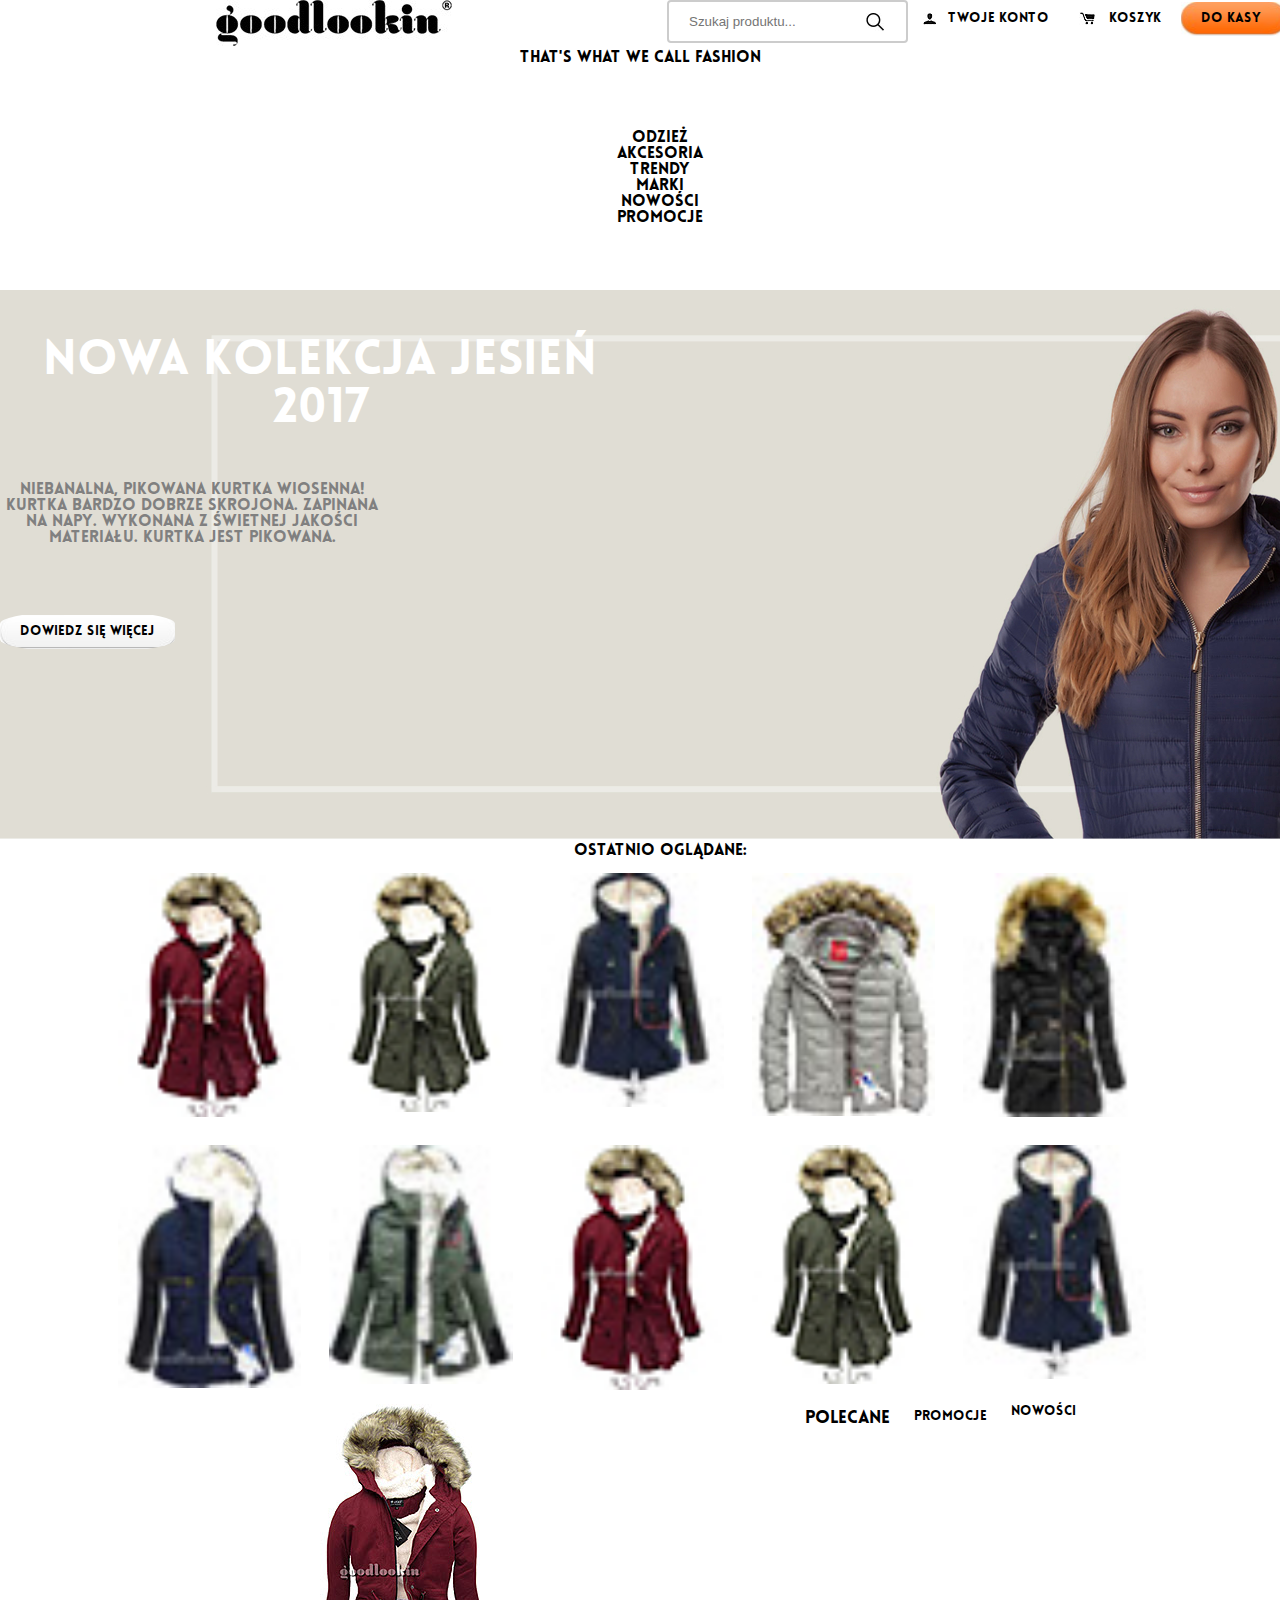
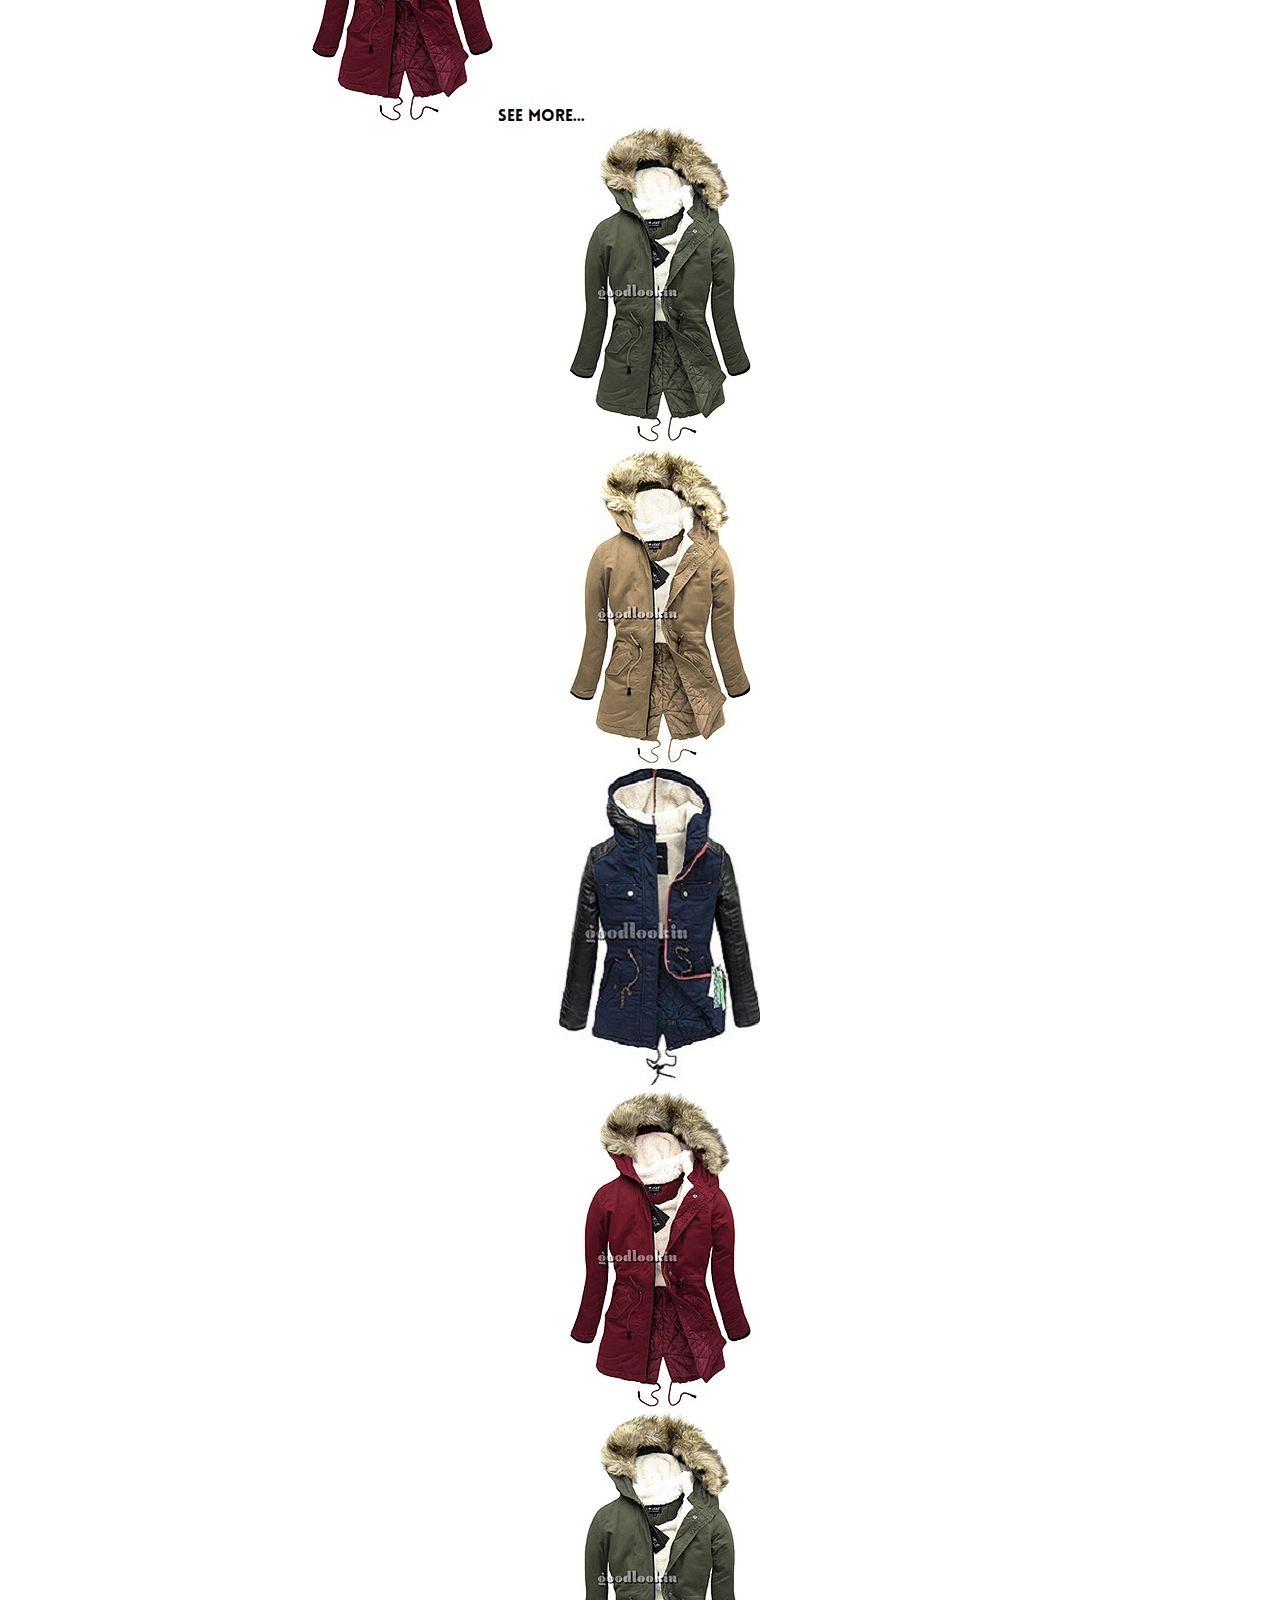
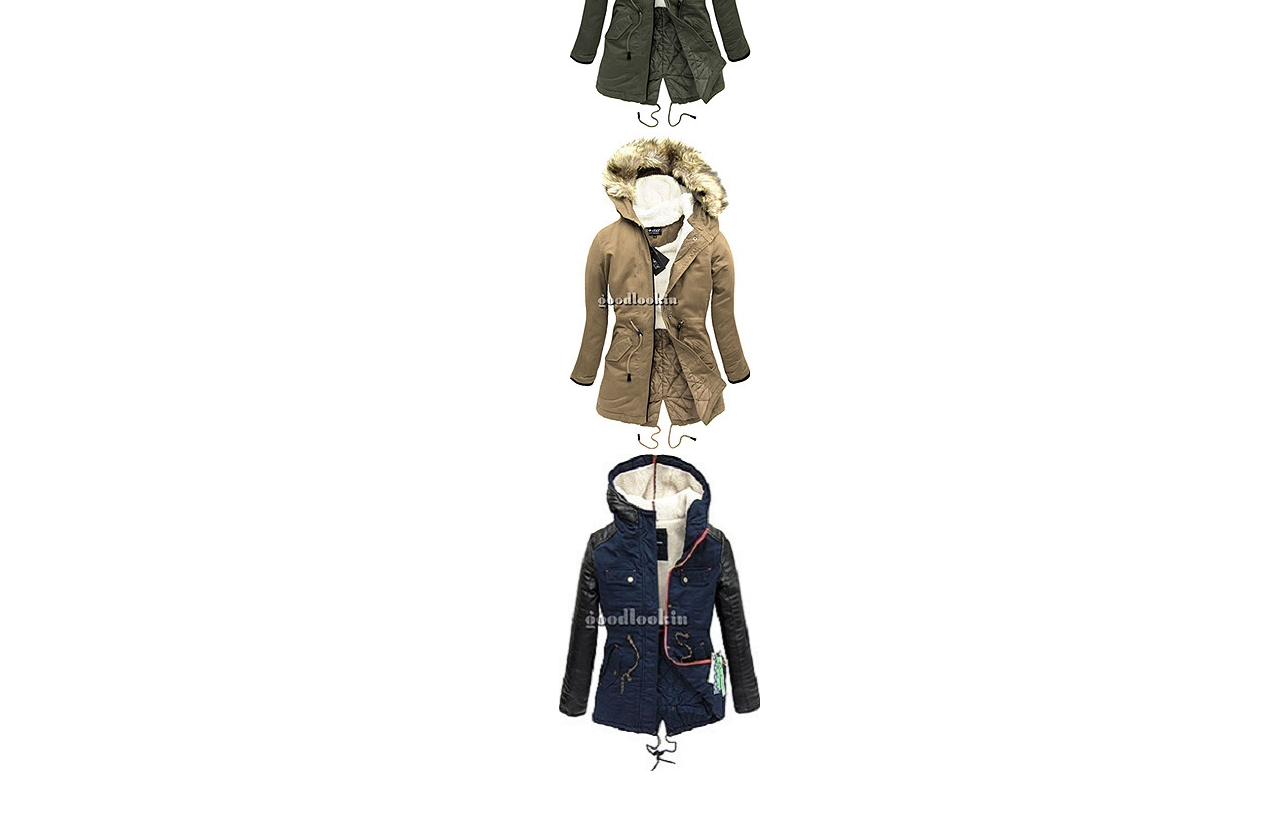
==== index.html @ efaa6099 "Add files via upload" ====
<!DOCTYPE html>
<html lang="pl">
  <head>
    <meta charset="UTF-8">
    <link href="css/main.css" rel="stylesheet" />
    <link href="fonts/fonts.css" type="text.css"/>
  </head>

  <body>


    <div id='content'>
      <div class="container">
        <img src="img/logo.png" class="logo"/>
        <button type="buttoncashbox"> DO KASY </button>
        <button type="buttonstore"> Koszyk </button>
        <button type="buttonaccount"> Twoje konto </button>
        <input type="text" name="search" placeholder="Szukaj produktu...">
        <div class="motto"><span>THAT'S WHAT WE CALL FASHION </span></div>
      </div>
      <div class="container">
        <ul>
          <li><a>ODZIEŻ</a></li>
          <li><a>AKCESORIA</a></li>
          <li><a>TRENDY</a></li>
          <li><a>MARKI</a></li>
          <li><a>NOWOŚCI</a></li>
          <li><a>PROMOCJE</a></li>
        </ul>
      </div>
      <div class='container'>
        <div class='background-container'>
          <img src="img/background.jpg" class="grey"/>
        </div>
        <div>
          <div class="header" style> <h3>NOWA KOLEKCJA JESIEŃ 2017</h3>
            <p class="header-p"> Niebanalna, pikowana kurtka wiosenna! Kurtka bardzo dobrze skrojona. Zapinana na napy. Wykonana z świetnej jakości materiału. Kurtka jest pikowana. </p>
            <button type="buttonlearnmore"> DOWIEDZ SIĘ WIĘCEJ </button>
          </div>
        </div>
      </div>

      <div class='container'>
        <ul id=lastviewed>
          <li> <p1> OSTATNIO OGLĄDANE: </p1> <li>
          <li><a> <img class='small' src="img/Layer138.jpg" /> </a></li>
          <li><a> <img class='small' src="img/Layer139.jpg" /> </a></li>
          <li><a> <img class='small' src="img/Layer140.jpg" /> </a></li>
          <li><a> <img class='small' src="img/Layer141.jpg" /> </a></li>
          <li><a> <img class='small' src="img/Layer142.jpg" /> </a></li>
          <li><a> <img class='small' src="img/Layer143.jpg" /> </a></li>
          <li><a> <img class='small' src="img/Layer144.jpg" /> </a></li>
          <li><a> <img class='small' src="img/Layer138.jpg" /> </a></li>
          <li><a> <img class='small' src="img/Layer139.jpg" /> </a></li>
          <li><a> <img class='small' src="img/Layer140.jpg" /> </a></li>
        </ul>
      </div>


      <div class='container'>
        <div class="deals">
          <button>NOWOŚCI</button>
          <button>PROMOCJE</button>
          <button style="font-size:110%;">POLECANE</button>
        </div>
        <ul id=bigviews>
          <li><a> <img class='great' src="img/Layer153.jpg" /></a> <span>See More...</span></li>
          <li><a> <img class='great' src="img/Layer154.jpg" /> </a></li>
          <li><a> <img class='great' src="img/Layer155.jpg" /> </a></li>
          <li><a> <img class='great' src="img/Layer156.jpg" /> </a></li>
          <li><a> <img class='great' src="img/Layer153.jpg" /> </a></li>
          <li><a> <img class='great' src="img/Layer154.jpg" /> </a></li>
          <li><a> <img class='great' src="img/Layer155.jpg" /> </a></li>
          <li><a> <img class='great' src="img/Layer156.jpg" /> </a></li>
        </ul>
      </div>

    </div>


  </body>

</html>
---- css/main.css ----
body {
  text-align: center;
  margin: auto;
  font-family: Lato;
}
@font-face {
  font-family: Lato;
  src: url('../fonts/lovelo_black-webfont.ttf');
}
* {
  box-sizing: border-box;
}
.row::after {
  content: "";
  clear: both;
  display: block;
}
[class*="col-"] {
  width: 100%;
}

button {
  font-family: Lato;
  float: right;
  border: 0;
  background: none;
  padding: 12px;
}
button:hover {
  box-shadow: 0 8px 16px 0 rgba(0,0,0,0.2), 0 6px 20px 0 rgba(0,0,0,0.19);
}
input[type=text] {
  float: right;
  border: 2px solid #ccc;
  border-radius: 4px;
  background-image: url('../img/searchicon.jpg');
  background-position: 90% 50%;
  background-repeat: no-repeat;
  padding: 12px 40px 12px 20px;
}
button[type=buttonaccount] {
  background-image: url('../img/accounticon.jpg');
  background-position: 10% 50%;
  background-repeat: no-repeat;
  padding: 12px 20px 12px 40px;
}
button[type=buttonstore] {
  background-image: url('../img/storeicon.jpg');
  background-position: 10% 50%;
  background-repeat: no-repeat;
  padding: 12px 20px 12px 40px;
}
button[type=buttoncashbox] {
  background-image: url('../img/orangebutton.jpg');
  background-position: 10% 50%;
  background-repeat: no-repeat;
  padding: 12px 20px 12px 20px;
}
.container {
  width: 100%;
}
ul {
  margin: 5%;
  list-style-type: none;
}
li {
}
li:hover {
  box-shadow: 0 8px 16px 0 rgba(0,0,0,0.2), 0 6px 20px 0 rgba(0,0,0,0.19);
}
.background-container {
  position: relative;
  float:right;
  margin-right: -40%;
}
.header {
  position: absolute;
  width: 50%;
}
h3 {
  font-size: 300%;
  color: white;
}
.header-p {
  width: 60%;
  color: grey;
}
button[type=buttonlearnmore] {
  float: left;
  margin-top: 8%;
  border-radius: 30%;
  background-image: url('../img/whitebutton.jpg');
  background-position: 10% 50%;
  background-repeat: no-repeat;
  padding: 12px 20px 12px 20px;
}
ul #lastviewed {
  overflow: hidden;
}
li .small {
  float: left;
  width: 19%;
}
li a .small {
  display: block;
  text-align: center;
  padding: 14px;
  text-decoration: none;
}
.deals {
  margin: auto;
  padding: 15%;
}
#bigviews ul li .great {
  display: inline;
	list-style: none;
	padding: 0 10px 0 0;
	text-align:center;

  width: 90%;
}
#bigviews ul li a {
  display: block;
}
#bigviews li .great:hover {
  box-shadow: 0 8px 16px 0 rgba(0,0,0,0.2), 0 6px 20px 0 rgba(0,0,0,0.19);

}
@media screen and (min-width: 730px) {
  .col-1 {width: 8.33%;}
  .col-2 {width: 16.66%;}
  .col-3 {width: 25%;}
  .col-4 {width: 33.33%;}
  .col-5 {width: 41.66%;}
  .col-6 {width: 50%;}
  .col-7 {width: 58.33%;}
  .col-8 {width: 66.66%;}
  .col-9 {width: 75%;}
  .col-10 {width: 83.33%;}
  .col-11 {width: 91.66%;}
  .col-12 {width: 100%;}


}
---- fonts/fonts.css ----
@font-face {
    font-family: 'lovelo';
    src: url(lovelo_black-webfont.eot);
    src: url(lovelo_black-webfont.otf) format('opentype'), url(lovelo_black-webfont.woff) format('woff'), url(lovelo_black-webfont.ttf) format('truetype'), url(lovelo_black-webfont.svg) format('svg');
    font-weight: normal;
    font-style: normal;
}
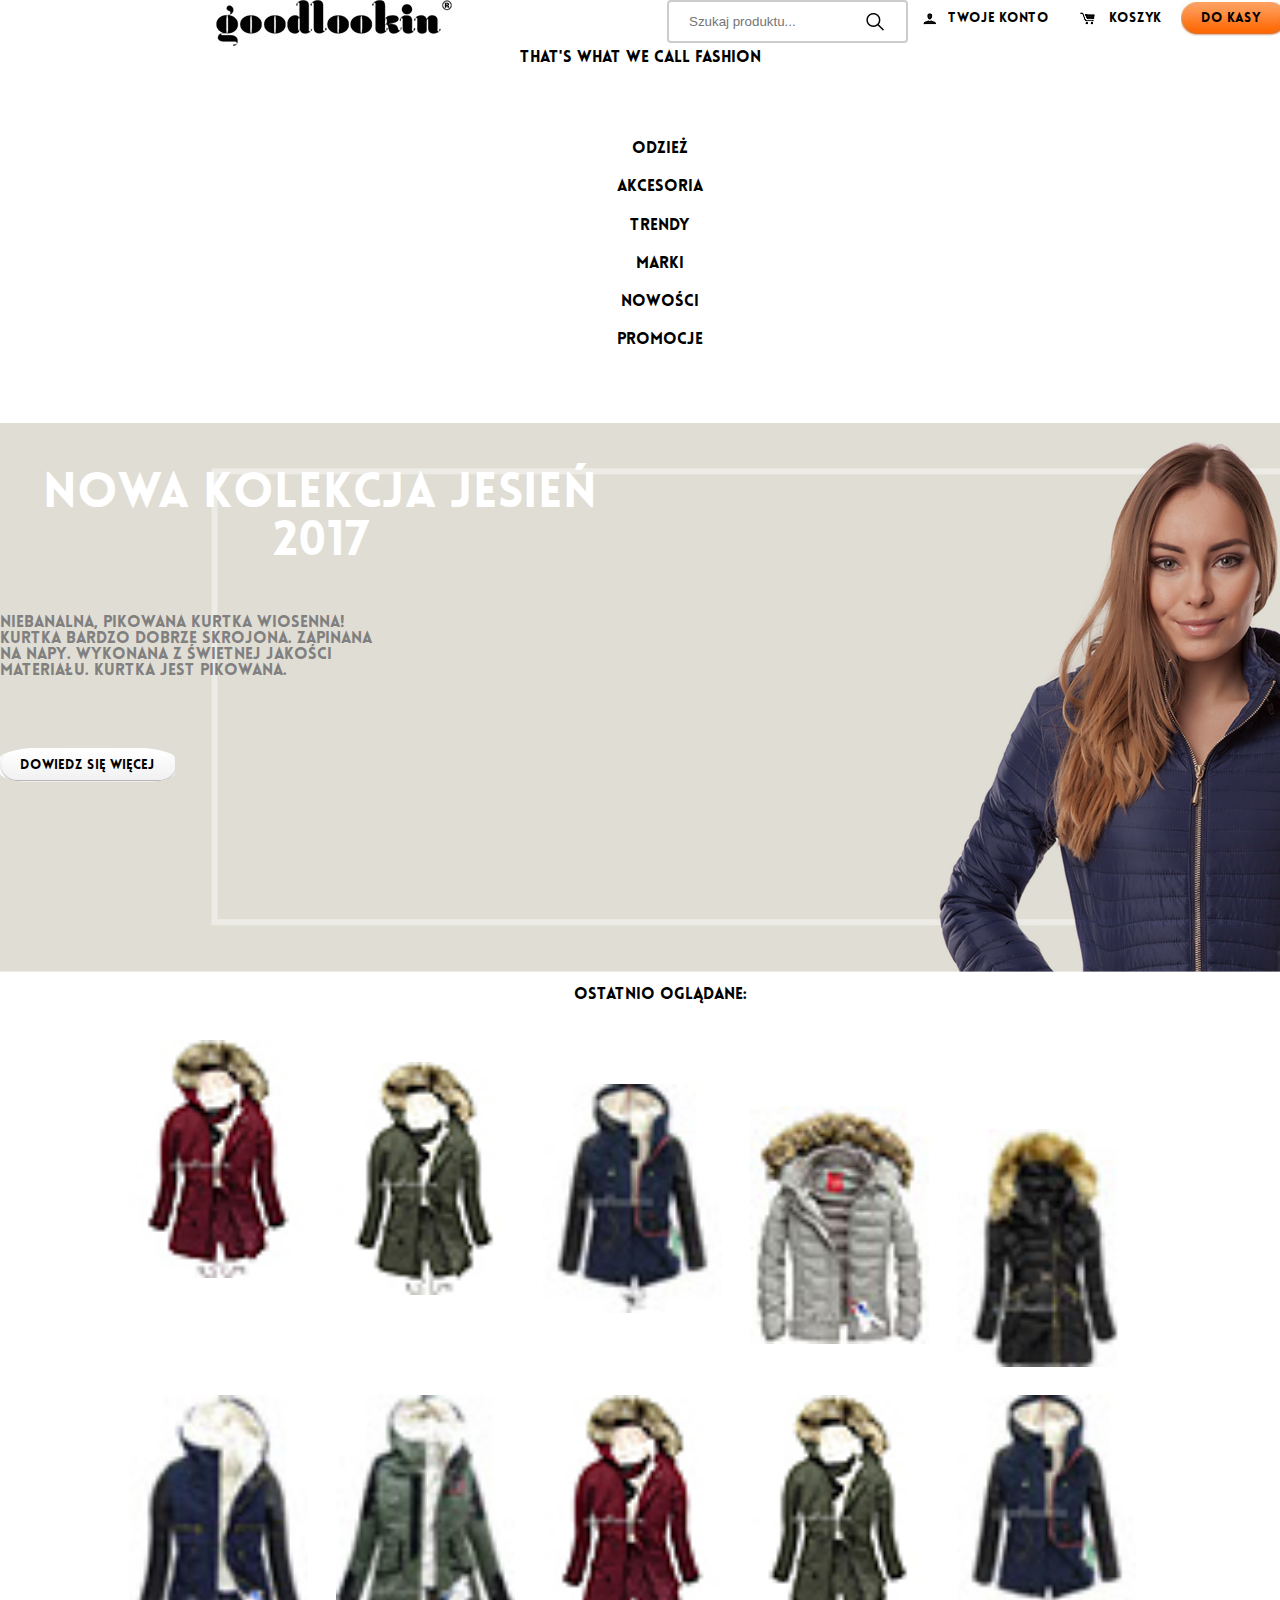
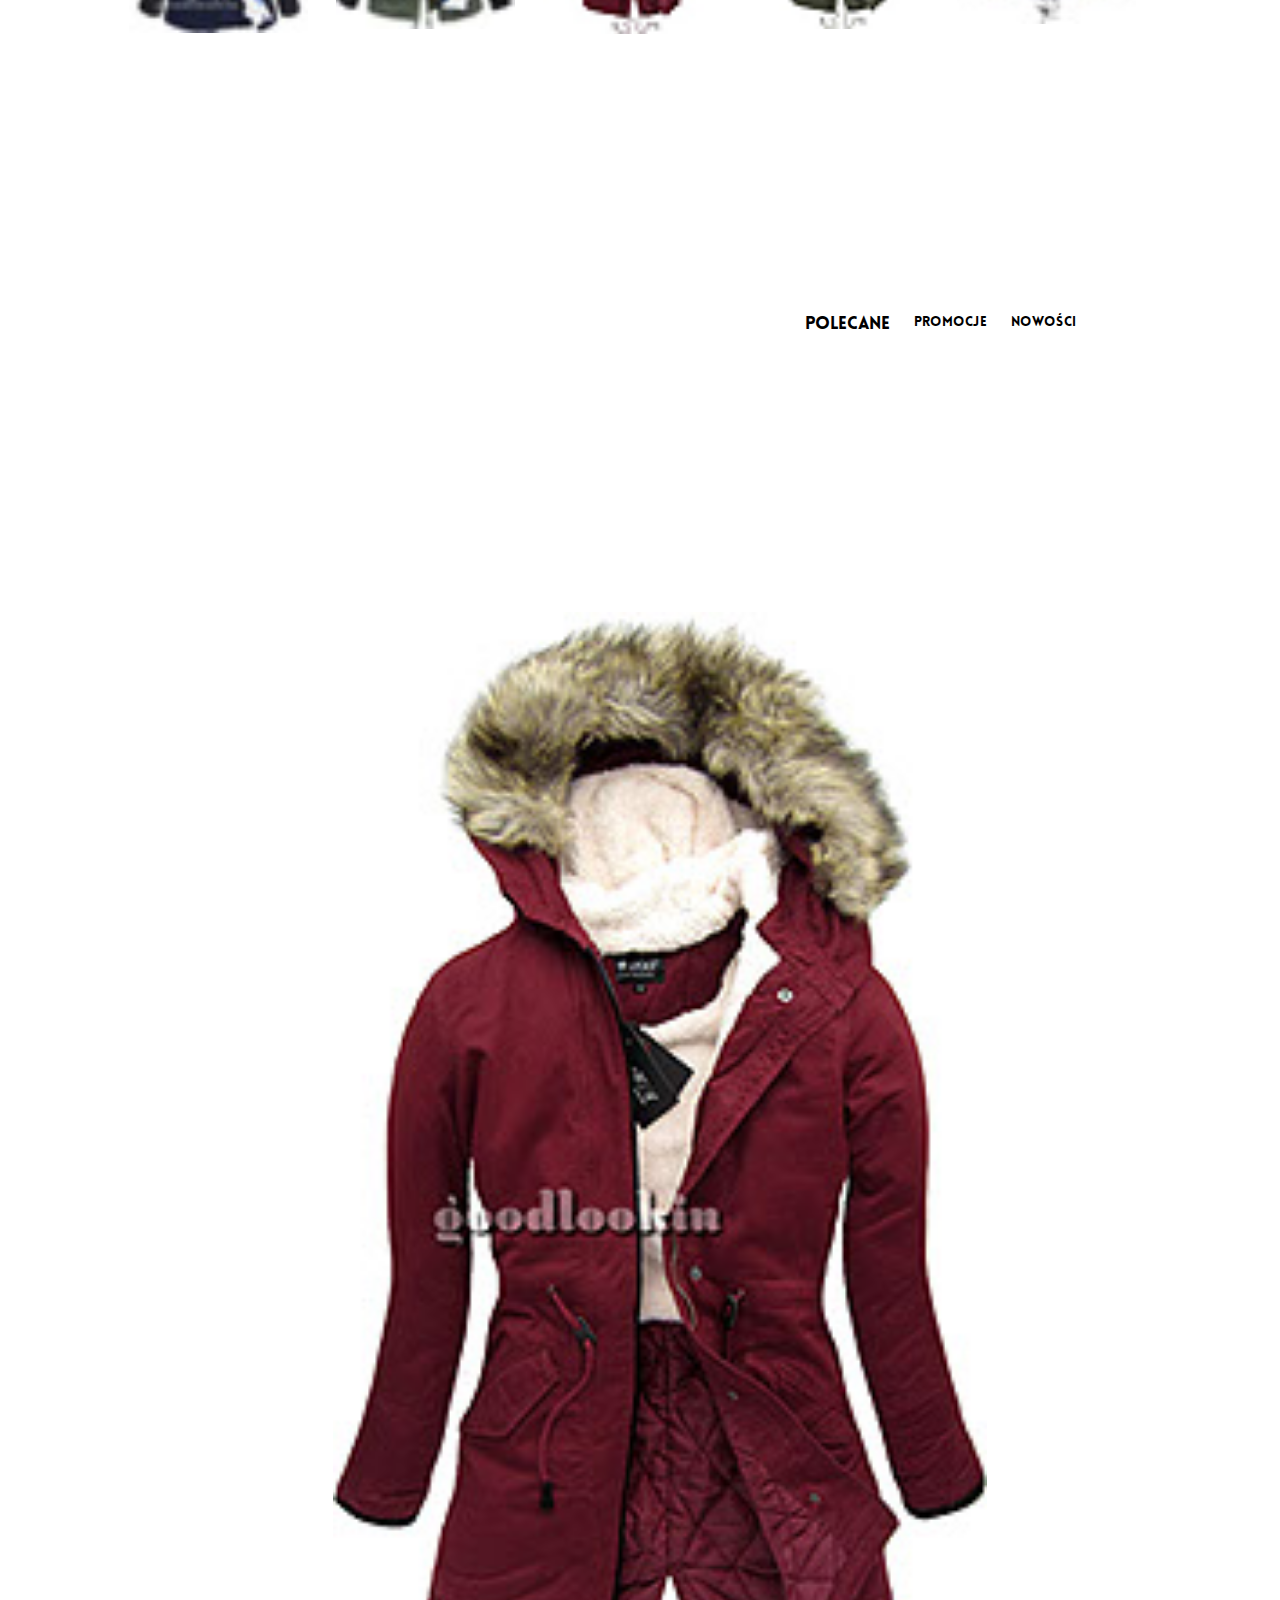
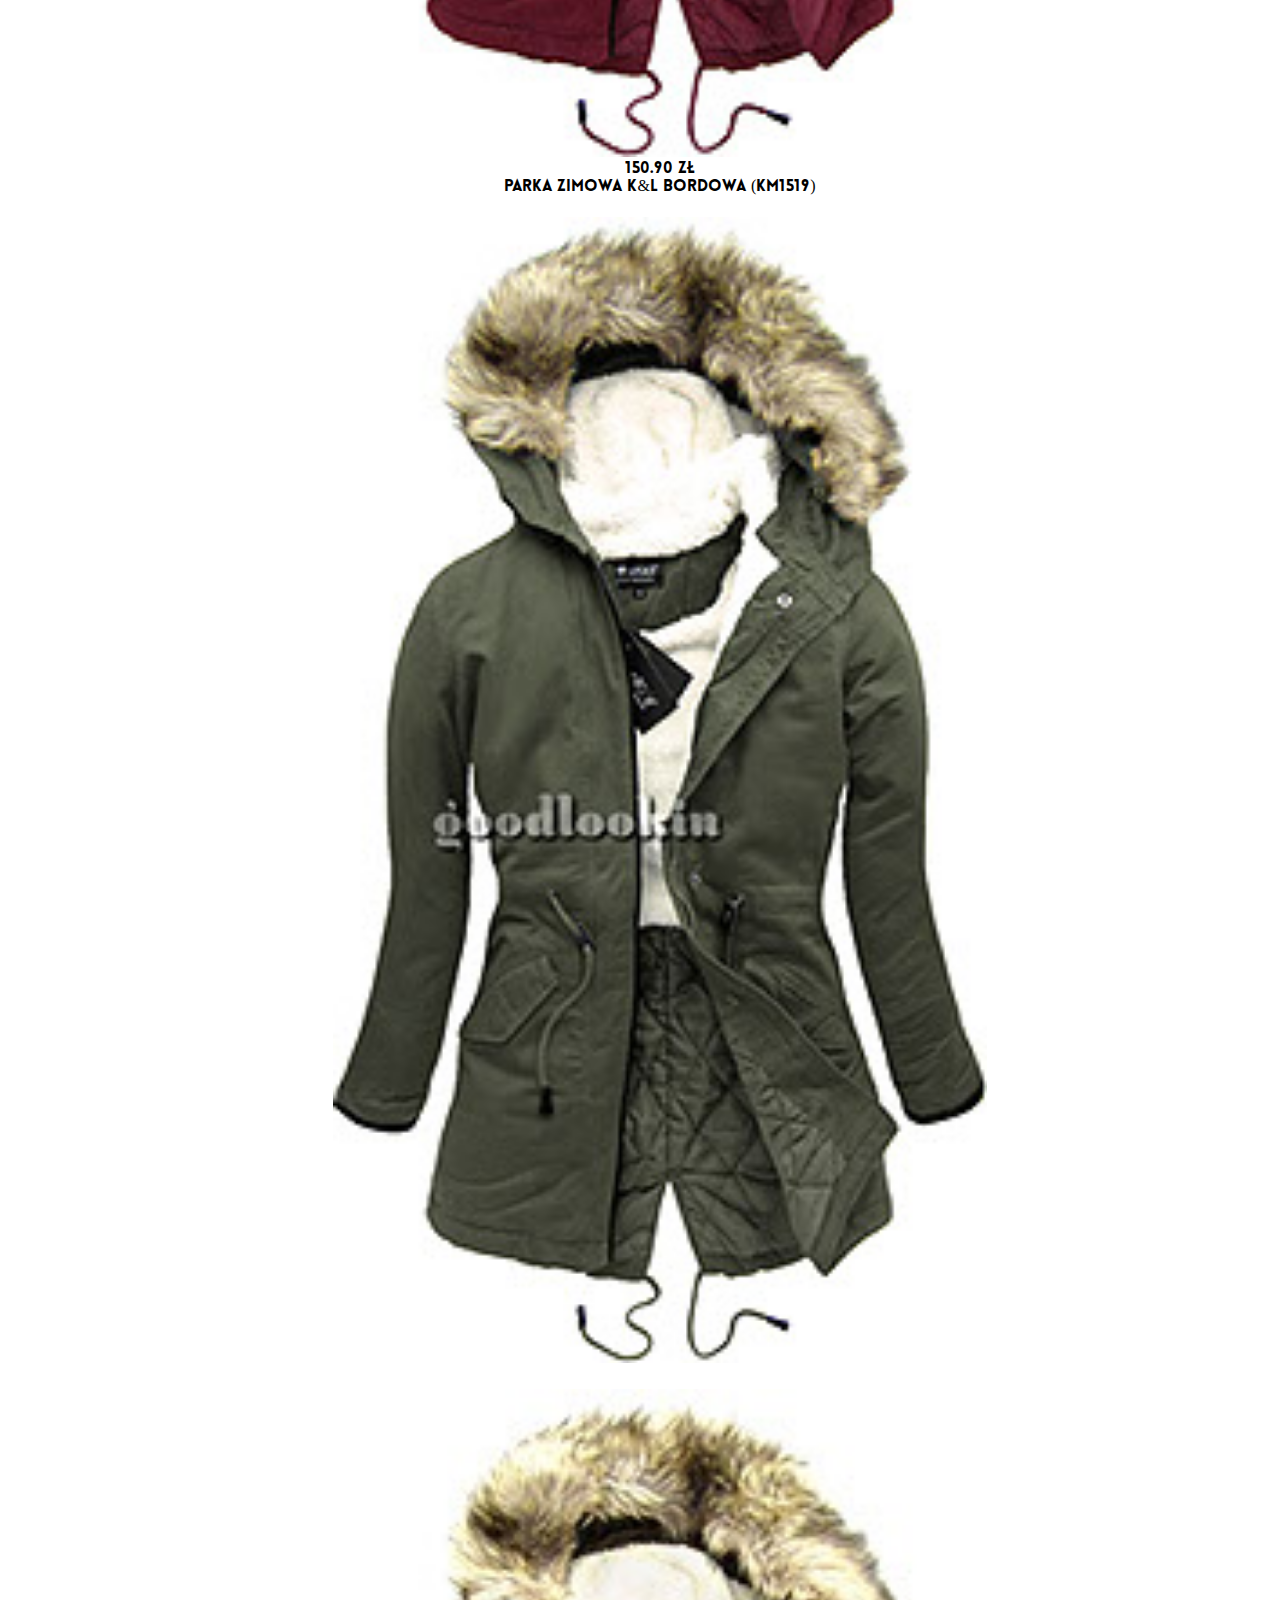
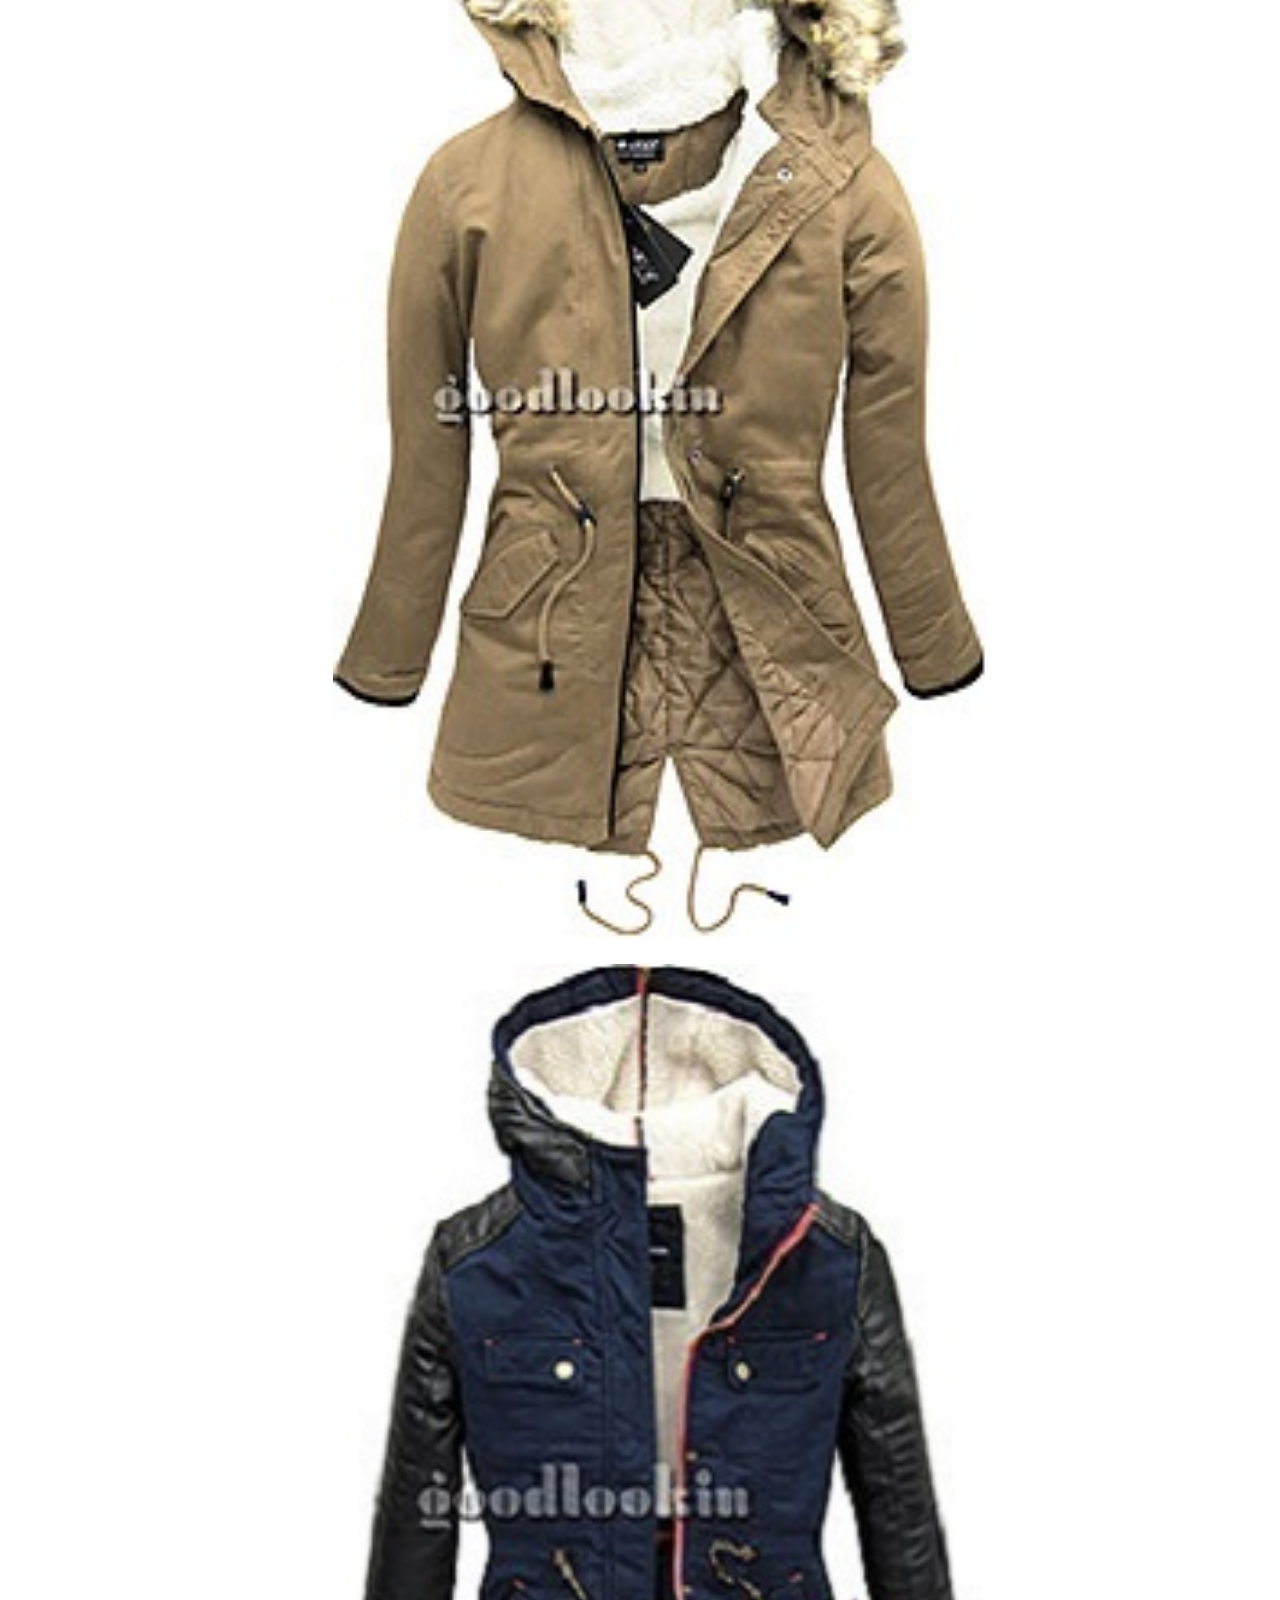
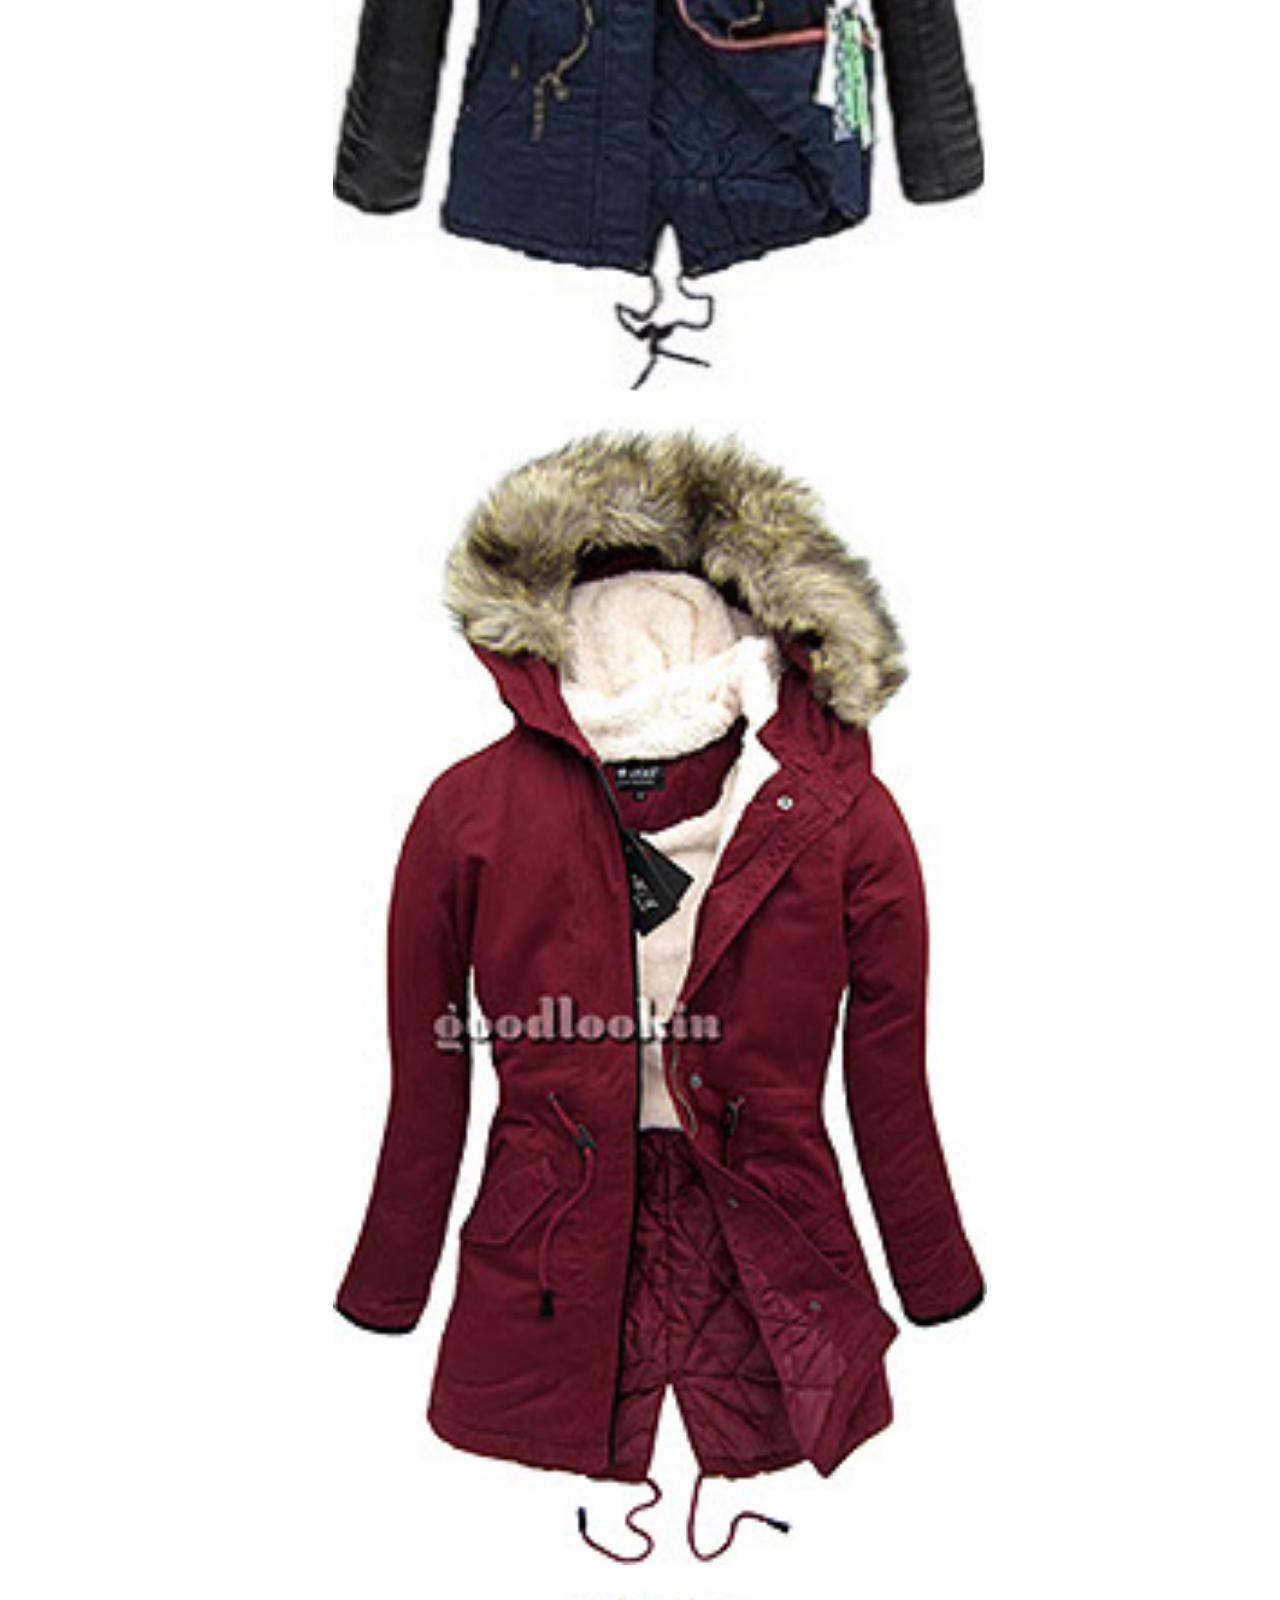
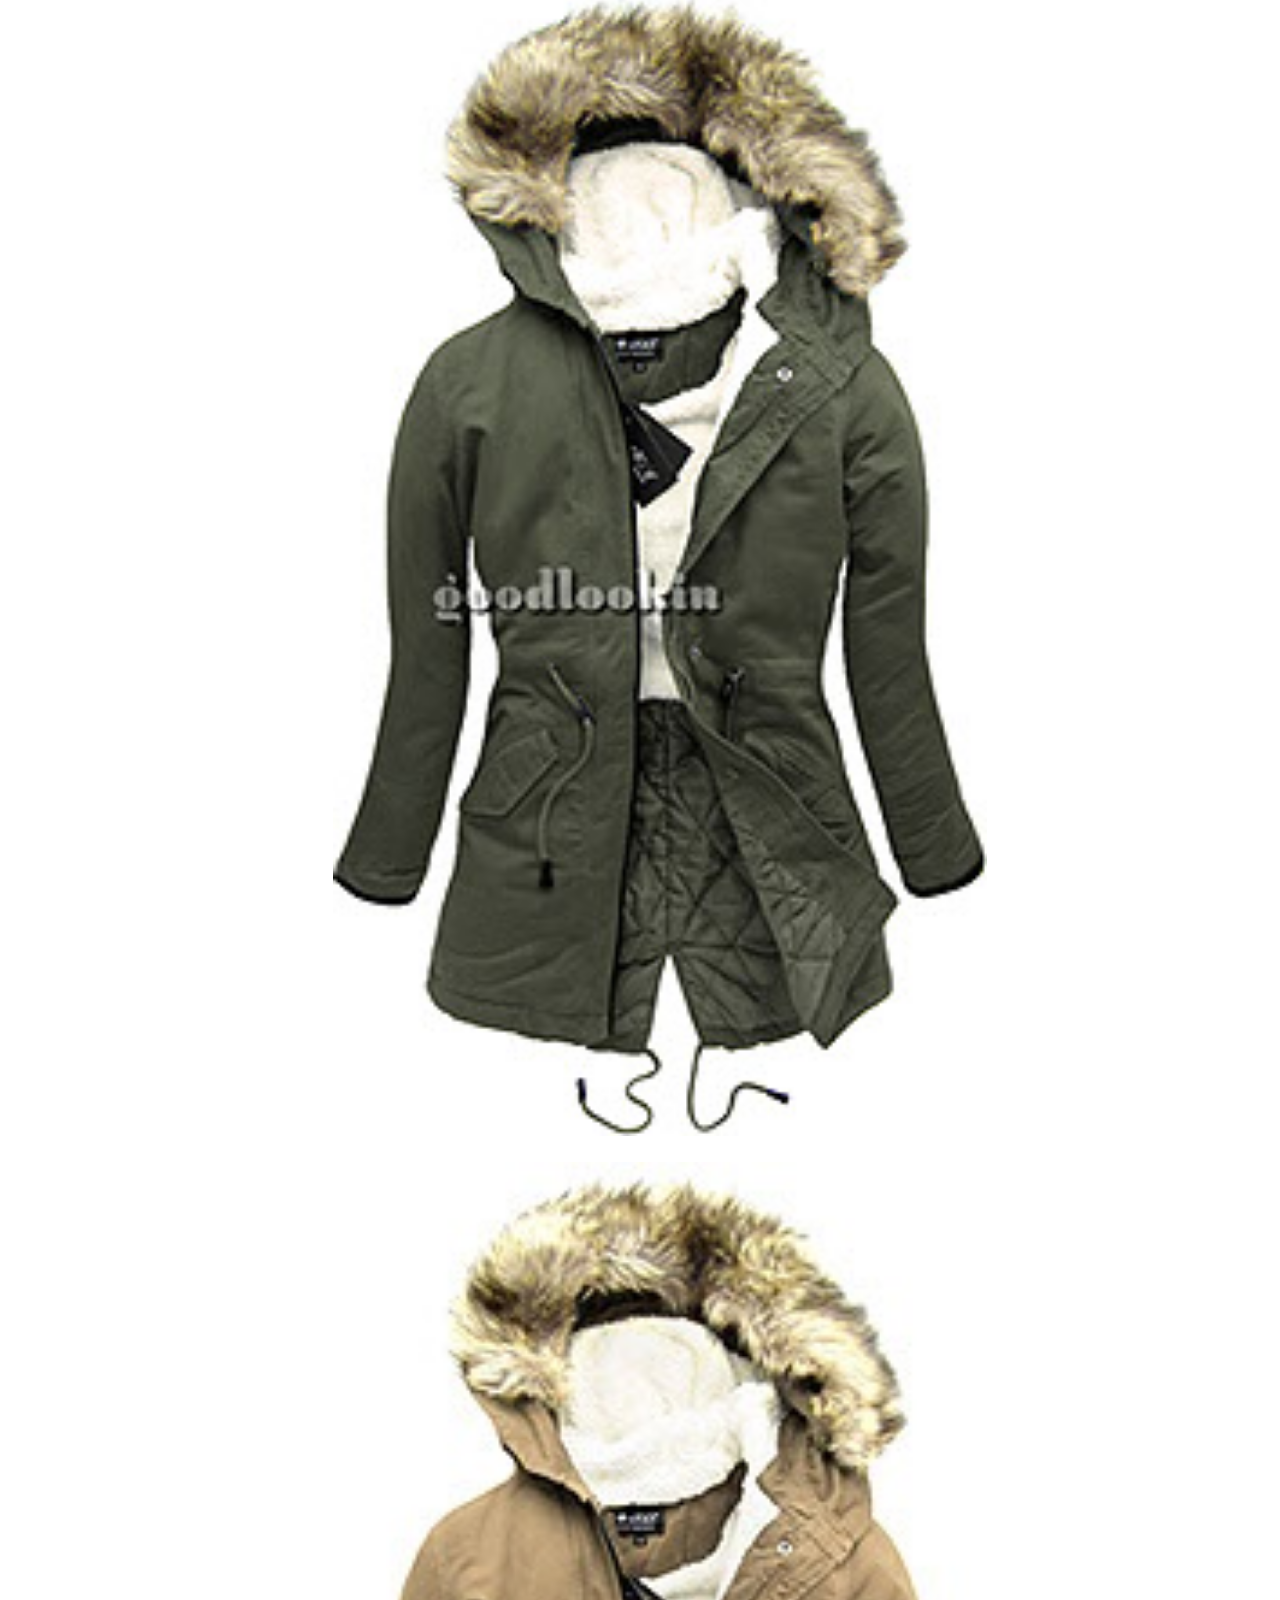
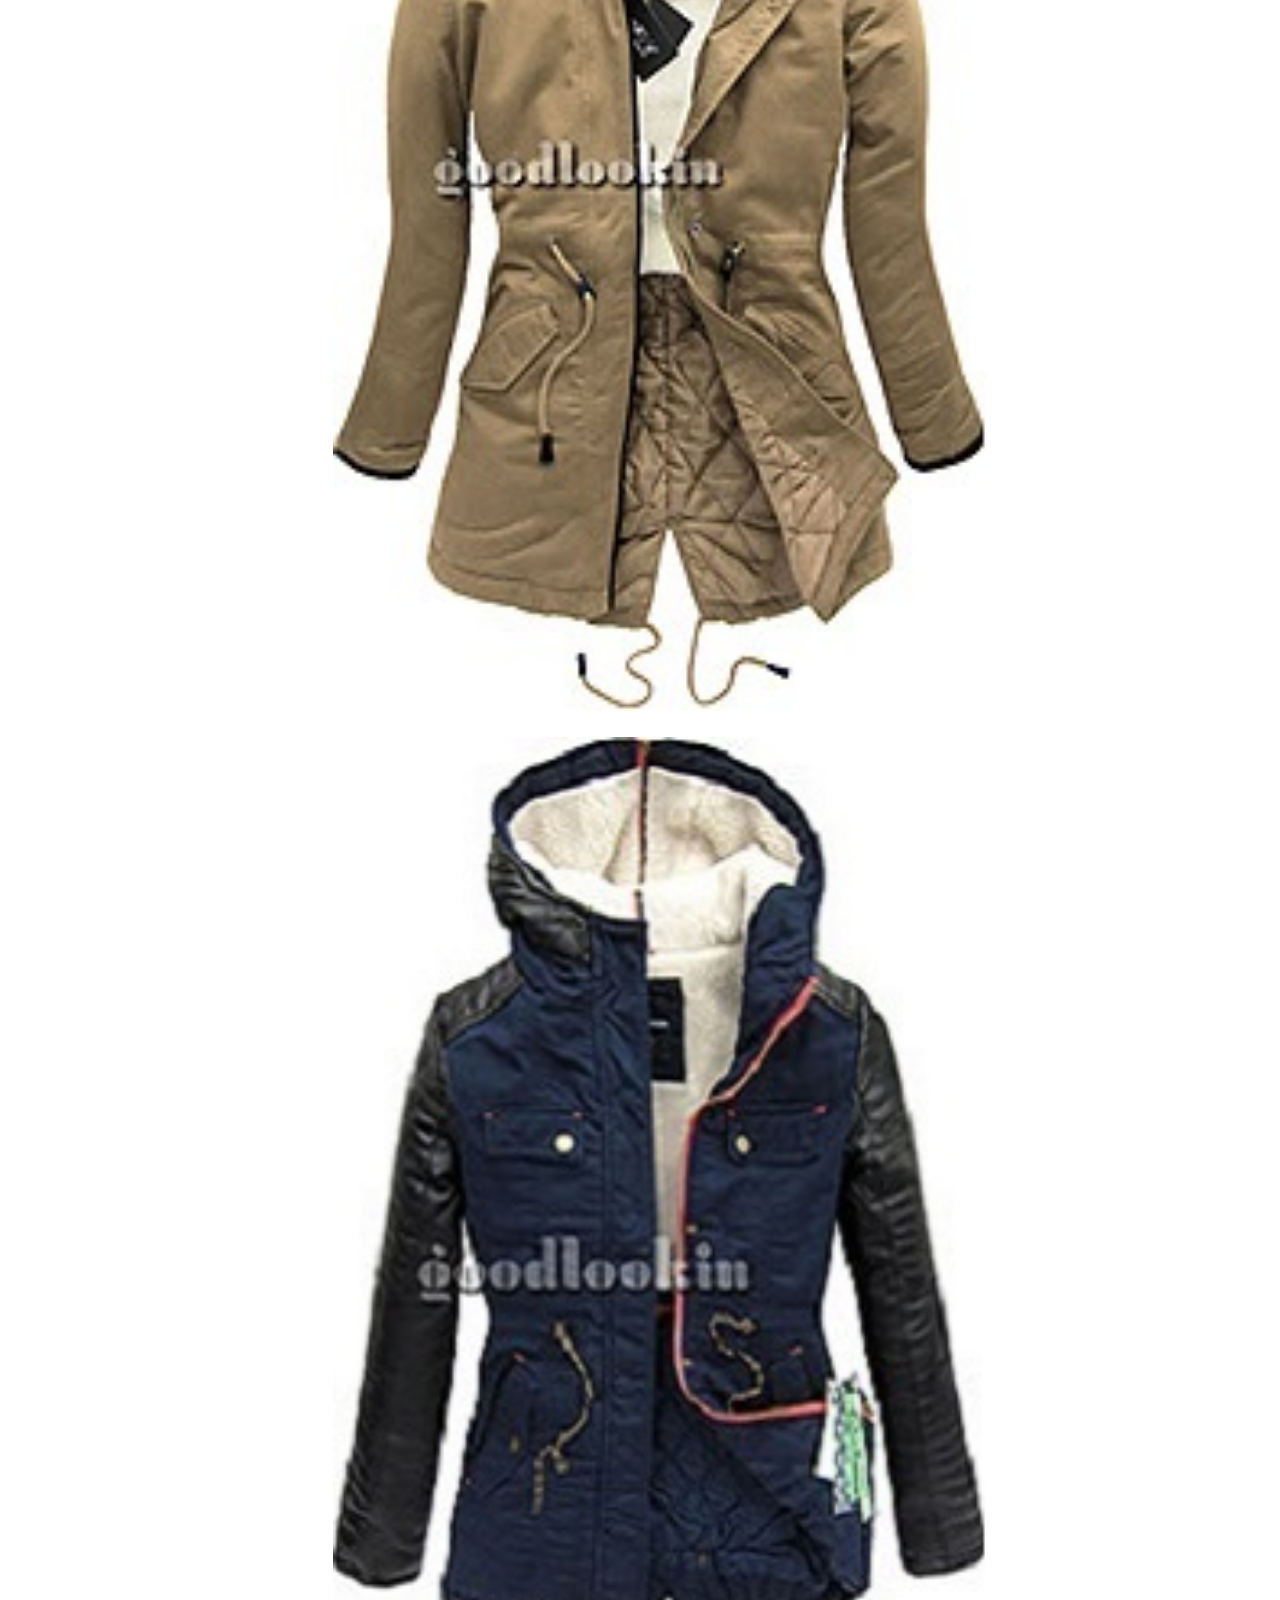
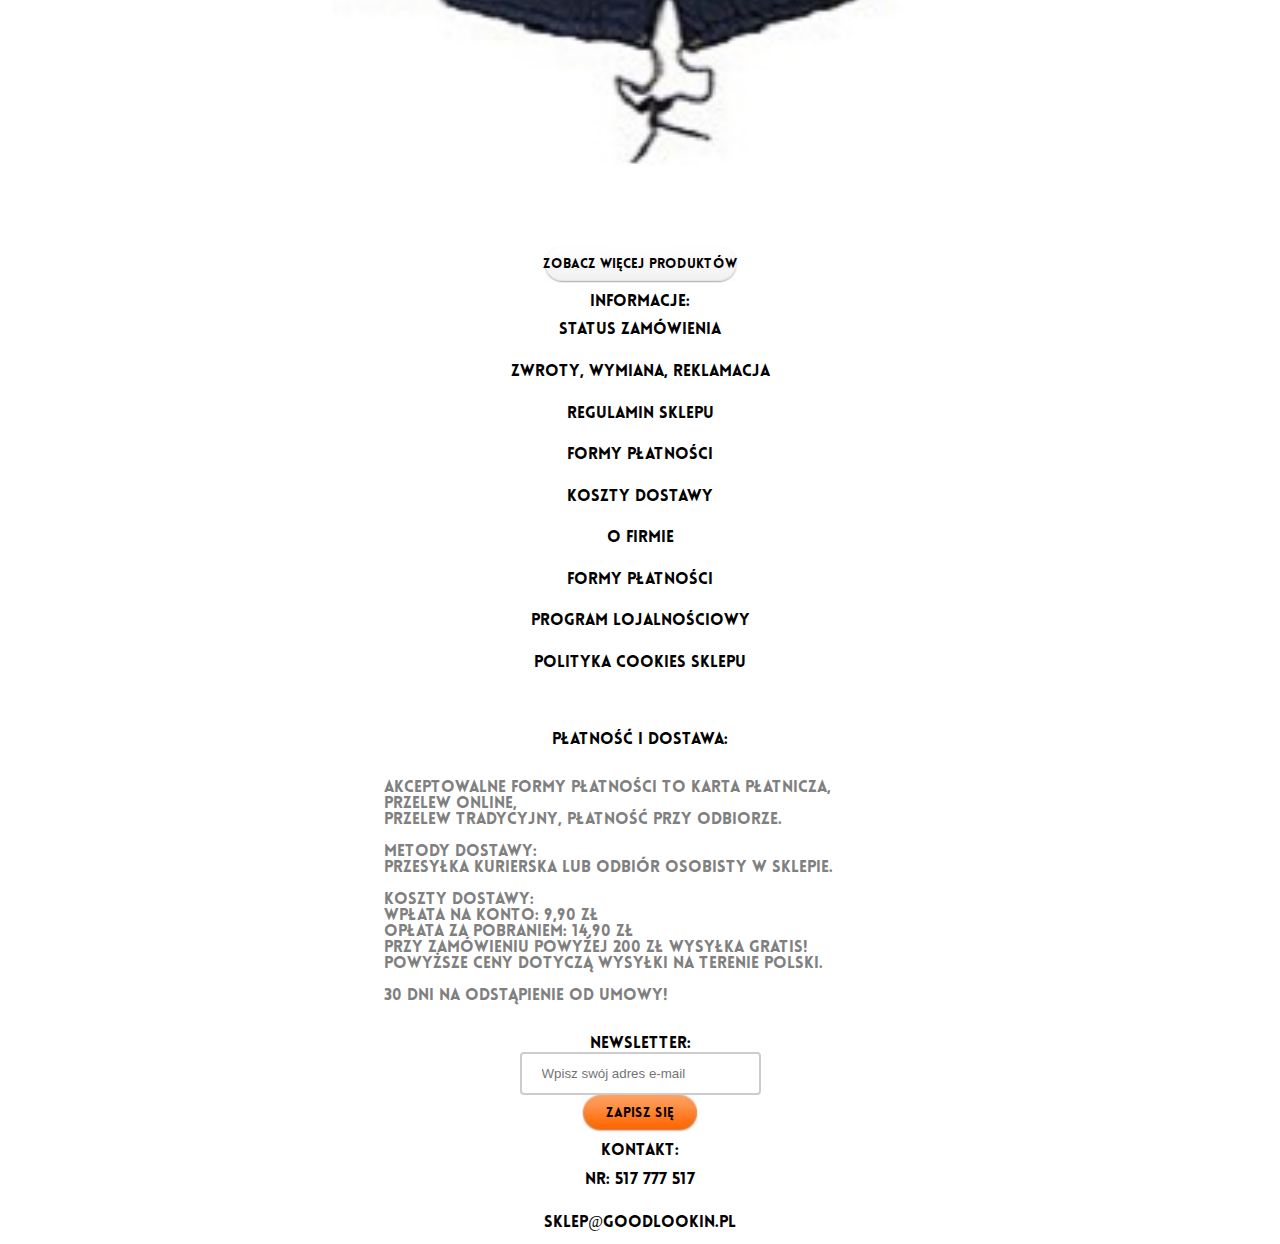
==== commit 523bec9b: "Add files via upload" ====
--- a/index.html
+++ b/index.html
@@ -4,11 +4,12 @@
     <meta charset="UTF-8">
     <link href="css/main.css" rel="stylesheet" />
     <link href="fonts/fonts.css" type="text.css"/>
+    <script src="https://code.jquery.com/jquery-3.1.1.min.js"></script>
+
   </head>
 
   <body>
-
-
+    <script src="js/main.js"></script>
     <div id='content'>
       <div class="container">
         <img src="img/logo.png" class="logo"/>
@@ -42,7 +43,7 @@
 
       <div class='container'>
         <ul id=lastviewed>
-          <li> <p1> OSTATNIO OGLĄDANE: </p1> <li>
+          <li> <p1> OSTATNIO OGLĄDANE: </p1> </li>
           <li><a> <img class='small' src="img/Layer138.jpg" /> </a></li>
           <li><a> <img class='small' src="img/Layer139.jpg" /> </a></li>
           <li><a> <img class='small' src="img/Layer140.jpg" /> </a></li>
@@ -55,26 +56,69 @@
           <li><a> <img class='small' src="img/Layer140.jpg" /> </a></li>
         </ul>
       </div>
-
-
       <div class='container'>
         <div class="deals">
           <button>NOWOŚCI</button>
           <button>PROMOCJE</button>
           <button style="font-size:110%;">POLECANE</button>
         </div>
+      </div>
+
+
+
+      <div class='container'>
         <ul id=bigviews>
-          <li><a> <img class='great' src="img/Layer153.jpg" /></a> <span>See More...</span></li>
-          <li><a> <img class='great' src="img/Layer154.jpg" /> </a></li>
-          <li><a> <img class='great' src="img/Layer155.jpg" /> </a></li>
-          <li><a> <img class='great' src="img/Layer156.jpg" /> </a></li>
-          <li><a> <img class='great' src="img/Layer153.jpg" /> </a></li>
-          <li><a> <img class='great' src="img/Layer154.jpg" /> </a></li>
-          <li><a> <img class='great' src="img/Layer155.jpg" /> </a></li>
-          <li><a> <img class='great' src="img/Layer156.jpg" /> </a></li>
+          <li><a> <img class='great' src="img/Layer153.jpg"/></a><button type="kupbutton" style="display:none;">Hello</button><br><span>150.90 ZŁ</span><br>Parka zimowa K&L bordowa (KM1519)</li>
+          <li><a> <img class='great' src="img/Layer154.jpg"/></a></li>
+          <li><a> <img class='great' src="img/Layer155.jpg"/></a></li>
+          <li><a> <img class='great' src="img/Layer156.jpg"/></a></li>
+          <li><a> <img class='great' src="img/Layer153.jpg"/></a></li>
+          <li><a> <img class='great' src="img/Layer154.jpg"/></a></li>
+          <li><a> <img class='great' src="img/Layer155.jpg"/></a></li>
+          <li><a> <img class='great' src="img/Layer156.jpg"/></a></li>
         </ul>
       </div>
-
+      <div class="container">
+        <button type="showmore">ZOBACZ WIĘCEJ PRODUKTÓW</button>
+      </div>
+      <div class="container">
+        <footer>
+          <br><br><br> INFORMACJE:
+          <li> Status zamówienia </li>
+          <li> Zwroty, wymiana, reklamacja </li>
+          <li> Regulamin sklepu </li>
+          <li> Formy płatności </li>
+          <li> Koszty dostawy </li>
+          <li> O firmie </li>
+          <li> Formy płatności </li>
+          <li> Program lojalnościowy </li>
+          <li> Polityka cookies sklepu </li>
+          <br><br><br> PŁATNOŚĆ I DOSTAWA:
+          <p class="footer-p"><br><br>Akceptowalne formy płatności to karta płatnicza, przelew online, <br>
+          przelew tradycyjny, płatność przy odbiorze.<br>
+          <br>
+          Metody dostawy: <br>
+          Przesyłka kurierska lub odbiór osobisty w sklepie.<br>
+          <br>
+          Koszty dostawy:<br>
+          wpłata na konto: 9,90 zł<br>
+          opłata za pobraniem: 14,90 zł<br>
+          przy zamówieniu powyżej 200 zł wysyłka gratis!<br>
+          Powyższe ceny dotyczą wysyłki na terenie Polski.<br>
+          <br>
+          30 dni na odstąpienie od umowy!<br> </p>
+          <br><br>NEWSLETTER:<br>
+          <input type="text1" name="newslette" placeholder="Wpisz swój adres e-mail">
+          <div class="container">
+            <button type="signup"> ZAPISZ SIĘ </button>
+          </div>
+          <div class='container'>
+            <br><br><br>KONTAKT:<br>
+            <li> Nr: 517 777 517 </li>
+            <li> sklep@goodlookin.pl </li>
+          </div>
+        </footer>
+      </div>
     </div>
 
 
--- a/css/main.css
+++ b/css/main.css
@@ -60,10 +60,12 @@
   width: 100%;
 }
 ul {
+  overflow: hidden;
   margin: 5%;
   list-style-type: none;
 }
 li {
+  padding: 1%;
 }
 li:hover {
   box-shadow: 0 8px 16px 0 rgba(0,0,0,0.2), 0 6px 20px 0 rgba(0,0,0,0.19);
@@ -81,7 +83,8 @@
   font-size: 300%;
   color: white;
 }
-.header-p {
+.header-p {
+  text-align: left;
   width: 60%;
   color: grey;
 }
@@ -92,6 +95,16 @@
   background-image: url('../img/whitebutton.jpg');
   background-position: 10% 50%;
   background-repeat: no-repeat;
+  padding: 12px 20px 12px 20px;
+}
+button[type=showmore] {
+  width: 100%;
+  margin: auto;
+  border-radius: 30%;
+  background-image: url('../img/whitebutton.jpg') ;
+  background-position: 50% 50%;
+  background-repeat: no-repeat;
+  background-size: contain;
   padding: 12px 20px 12px 20px;
 }
 ul #lastviewed {
@@ -108,16 +121,12 @@
   text-decoration: none;
 }
 .deals {
+  overflow: hidden;
   margin: auto;
   padding: 15%;
 }
-#bigviews ul li .great {
-  display: inline;
-	list-style: none;
-	padding: 0 10px 0 0;
-	text-align:center;
-
-  width: 90%;
+li .great {
+  width: 60%;
 }
 #bigviews ul li a {
   display: block;
@@ -125,6 +134,42 @@
 #bigviews li .great:hover {
   box-shadow: 0 8px 16px 0 rgba(0,0,0,0.2), 0 6px 20px 0 rgba(0,0,0,0.19);
 
+}
+footer {
+  width: 100%;
+  text-align: center;
+}
+.footer-p {
+  margin: auto;
+  text-align: left;
+  width: 40%;
+  color: grey;
+}
+footer li {
+  list-style: none;
+}
+input[type=text1] {
+  border: 2px solid #ccc;
+  border-radius: 4px;
+  padding: 12px 40px 12px 20px;
+}
+button[type=signup] {
+  width: 100%;
+  margin: auto;
+  border-radius: 30%;
+  background-image: url('../img/orangebutton.jpg') ;
+  background-position: 50% 50%;
+  background-repeat: no-repeat;
+  background-size: contain;
+  padding: 12px 20px 12px 20px;
+}
+button[type=kupbutton] {
+  border-radius: 30%;
+  background-color: red;
+  background-position: 50% 50%;
+  background-repeat: no-repeat;
+  background-size: contain;
+  padding: 12px 20px 12px 20px;
 }
 @media screen and (min-width: 730px) {
   .col-1 {width: 8.33%;}
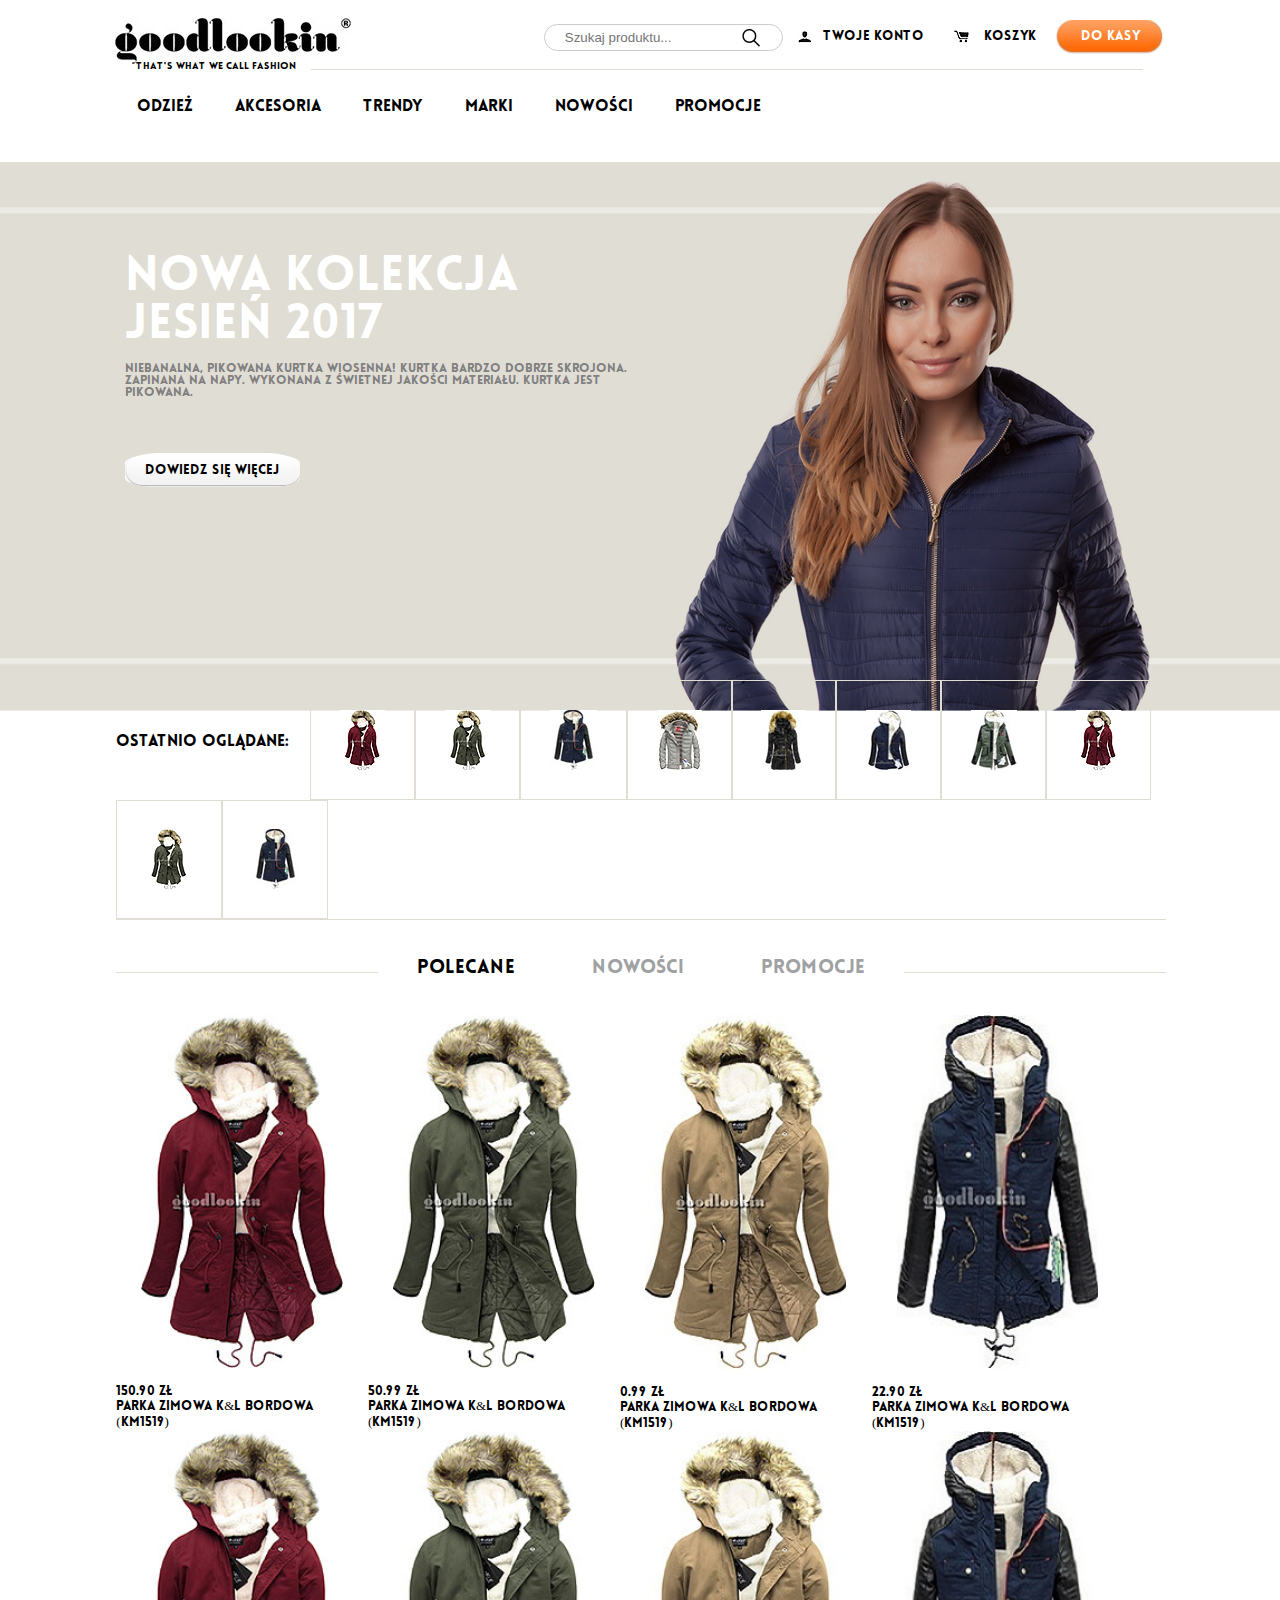
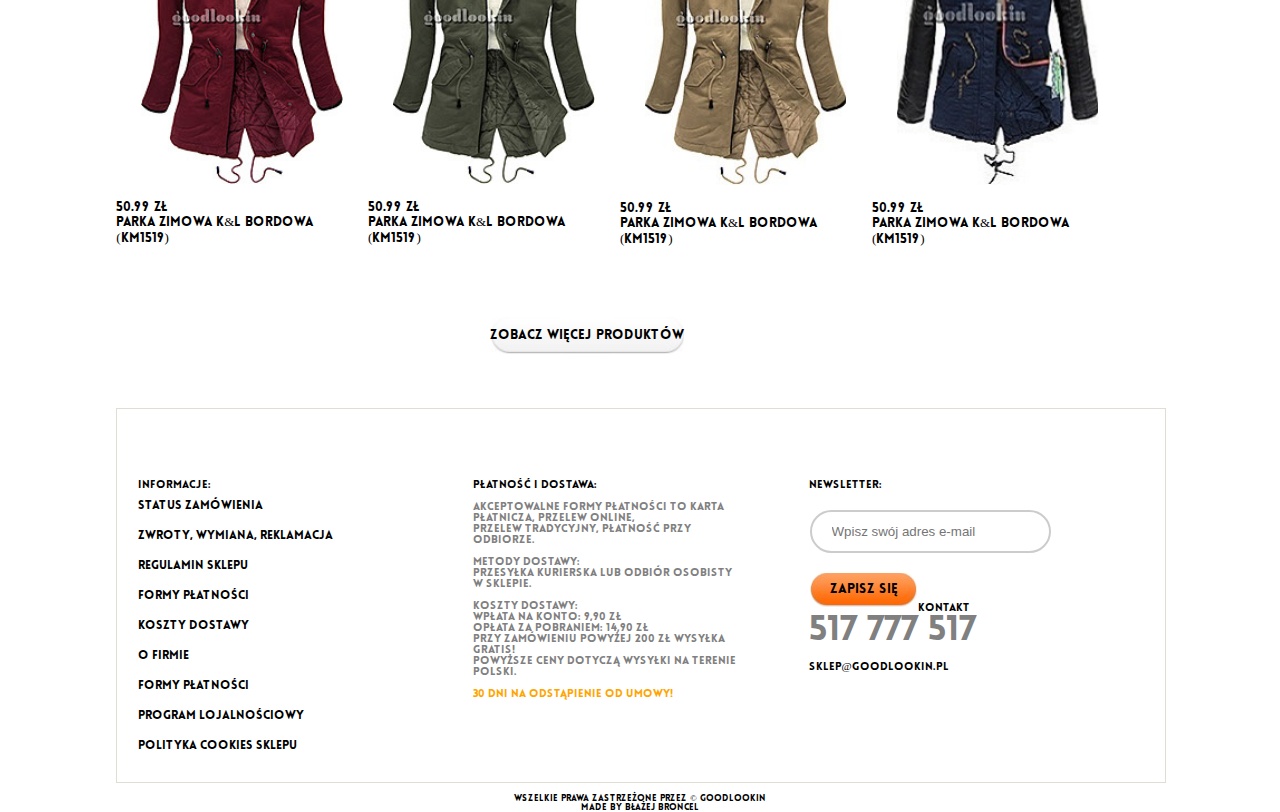
==== commit cd8ea5df: "Add files via upload" ====
--- a/index.html
+++ b/index.html
@@ -4,47 +4,42 @@
     <meta charset="UTF-8">
     <link href="css/main.css" rel="stylesheet" />
     <link href="fonts/fonts.css" type="text.css"/>
-    <script src="https://code.jquery.com/jquery-3.1.1.min.js"></script>
-
+    <script src="js/jquery-3.1.1.min.js"></script>
   </head>
-
   <body>
     <script src="js/main.js"></script>
+    <div id=prettyGirl> </div>
     <div id='content'>
-      <div class="container">
+      <header>
         <img src="img/logo.png" class="logo"/>
         <button type="buttoncashbox"> DO KASY </button>
-        <button type="buttonstore"> Koszyk </button>
+        <button type="buttonstore" id="koszyk"> Koszyk </button>
         <button type="buttonaccount"> Twoje konto </button>
         <input type="text" name="search" placeholder="Szukaj produktu...">
         <div class="motto"><span>THAT'S WHAT WE CALL FASHION </span></div>
-      </div>
+      </header>
       <div class="container">
         <ul>
-          <li><a>ODZIEŻ</a></li>
-          <li><a>AKCESORIA</a></li>
-          <li><a>TRENDY</a></li>
-          <li><a>MARKI</a></li>
-          <li><a>NOWOŚCI</a></li>
-          <li><a>PROMOCJE</a></li>
+          <li class="menu"><a>ODZIEŻ</a></li>
+          <li class="menu"><a>AKCESORIA</a></li>
+          <li class="menu"><a>TRENDY</a></li>
+          <li class="menu"><a>MARKI</a></li>
+          <li class="menu"><a>NOWOŚCI</a></li>
+          <li class="menu"><a>PROMOCJE</a></li>
         </ul>
       </div>
       <div class='container'>
-        <div class='background-container'>
-          <img src="img/background.jpg" class="grey"/>
-        </div>
         <div>
-          <div class="header" style> <h3>NOWA KOLEKCJA JESIEŃ 2017</h3>
+          <div class="headernew"> <h3>NOWA KOLEKCJA JESIEŃ 2017</h3>
             <p class="header-p"> Niebanalna, pikowana kurtka wiosenna! Kurtka bardzo dobrze skrojona. Zapinana na napy. Wykonana z świetnej jakości materiału. Kurtka jest pikowana. </p>
             <button type="buttonlearnmore"> DOWIEDZ SIĘ WIĘCEJ </button>
           </div>
         </div>
       </div>
-
-      <div class='container'>
-        <ul id=lastviewed>
-          <li> <p1> OSTATNIO OGLĄDANE: </p1> </li>
-          <li><a> <img class='small' src="img/Layer138.jpg" /> </a></li>
+      <div class='container' style="margin-top: 34em;">
+        <ul id=lastviewed style="border-bottom: 1px solid #e0ded4">
+          <p1> OSTATNIO OGLĄDANE: </p1>
+          <li><a> <img class='small' src="img/Layer138.jpg" alt="1'st small"/> </a></li>
           <li><a> <img class='small' src="img/Layer139.jpg" /> </a></li>
           <li><a> <img class='small' src="img/Layer140.jpg" /> </a></li>
           <li><a> <img class='small' src="img/Layer141.jpg" /> </a></li>
@@ -57,25 +52,76 @@
         </ul>
       </div>
       <div class='container'>
-        <div class="deals">
+        <div class="deals"><span>
+          <button>PROMOCJE</button>
           <button>NOWOŚCI</button>
-          <button>PROMOCJE</button>
-          <button style="font-size:110%;">POLECANE</button>
+          <button style="color:black">POLECANE</button>
+        </span>
         </div>
       </div>
-
-
-
       <div class='container'>
         <ul id=bigviews>
-          <li><a> <img class='great' src="img/Layer153.jpg"/></a><button type="kupbutton" style="display:none;">Hello</button><br><span>150.90 ZŁ</span><br>Parka zimowa K&L bordowa (KM1519)</li>
-          <li><a> <img class='great' src="img/Layer154.jpg"/></a></li>
-          <li><a> <img class='great' src="img/Layer155.jpg"/></a></li>
-          <li><a> <img class='great' src="img/Layer156.jpg"/></a></li>
-          <li><a> <img class='great' src="img/Layer153.jpg"/></a></li>
-          <li><a> <img class='great' src="img/Layer154.jpg"/></a></li>
-          <li><a> <img class='great' src="img/Layer155.jpg"/></a></li>
-          <li><a> <img class='great' src="img/Layer156.jpg"/></a></li>
+          <li><a>
+              <img class='great' src="img/Layer153.jpg"/>
+              <button id="kupmnie" value="150.99" type="kupbutton">Do koszyka</button>
+            </a>
+            <div class='desc'>
+              <br><span>150.90 ZŁ</span><br>Parka zimowa K&L bordowa<br>(KM1519)
+            </div>
+          </li>
+          <li><a>
+              <img class='great' src="img/Layer154.jpg"/>
+              <button id="kupmnie" value="50.99" type="kupbutton">Do koszyka</button>
+            </a>
+            <div class='desc'>
+              <br>50.99 ZŁ<br>Parka zimowa K&L bordowa<br>(KM1519)
+            </div>
+          </li>
+          <li><a>
+              <img class='great' src="img/Layer155.jpg"/>
+              <button id="kupmnie" value="0.99" type="kupbutton">Do koszyka</button>
+            </a>
+            <div class='desc'>
+              <br>0.99 ZŁ<br>Parka zimowa K&L bordowa<br>(KM1519)
+            </div>
+          </li>
+          <li><a>
+              <img class='great' src="img/Layer156.jpg"/>
+              <button id="kupmnie" value="22.90" type="kupbutton">Do koszyka</button>
+            </a>
+            <div class='desc'>
+              <br>22.90 ZŁ<br>Parka zimowa K&L bordowa<br>(KM1519)
+            </div>
+          </li>
+          <li><a>
+              <img class='great' src="img/Layer153.jpg"/>
+              <button id="kupmnie" value="50.99" type="kupbutton">Do koszyka</button>
+            </a><div class='desc'>
+              <br>50.99 ZŁ<br>Parka zimowa K&L bordowa<br>(KM1519)
+            </div>
+          </li>
+          <li><a>
+              <img class='great' src="img/Layer154.jpg"/>
+              <button id="kupmnie" value="50.99" type="kupbutton">Do koszyka</button>
+            </a>
+            <div class='desc'>
+              <br>50.99 ZŁ<br>Parka zimowa K&L bordowa<br>(KM1519)
+            </div>
+          </li>
+          <li><a>
+              <img class='great' src="img/Layer155.jpg"/>
+              <button id="kupmnie" value="50.99" type="kupbutton">Do koszyka</button>
+            </a><div class='desc'>
+              <br>50.99 ZŁ<br>Parka zimowa K&L bordowa<br>(KM1519)
+            </div>
+          </li>
+          <li><a>
+              <img class='great' src="img/Layer156.jpg"/>
+              <button id="kupmnie" value="50.99" type="kupbutton">Do koszyka</button>
+            </a><div class='desc'>
+              <br>50.99 ZŁ<br>Parka zimowa K&L bordowa<br>(KM1519)
+            </div>
+          </li>
         </ul>
       </div>
       <div class="container">
@@ -83,45 +129,52 @@
       </div>
       <div class="container">
         <footer>
-          <br><br><br> INFORMACJE:
-          <li> Status zamówienia </li>
-          <li> Zwroty, wymiana, reklamacja </li>
-          <li> Regulamin sklepu </li>
-          <li> Formy płatności </li>
-          <li> Koszty dostawy </li>
-          <li> O firmie </li>
-          <li> Formy płatności </li>
-          <li> Program lojalnościowy </li>
-          <li> Polityka cookies sklepu </li>
-          <br><br><br> PŁATNOŚĆ I DOSTAWA:
-          <p class="footer-p"><br><br>Akceptowalne formy płatności to karta płatnicza, przelew online, <br>
-          przelew tradycyjny, płatność przy odbiorze.<br>
-          <br>
-          Metody dostawy: <br>
-          Przesyłka kurierska lub odbiór osobisty w sklepie.<br>
-          <br>
-          Koszty dostawy:<br>
-          wpłata na konto: 9,90 zł<br>
-          opłata za pobraniem: 14,90 zł<br>
-          przy zamówieniu powyżej 200 zł wysyłka gratis!<br>
-          Powyższe ceny dotyczą wysyłki na terenie Polski.<br>
-          <br>
-          30 dni na odstąpienie od umowy!<br> </p>
-          <br><br>NEWSLETTER:<br>
-          <input type="text1" name="newslette" placeholder="Wpisz swój adres e-mail">
-          <div class="container">
-            <button type="signup"> ZAPISZ SIĘ </button>
+          <div class="col-3" style="margin-top:5%;">
+            INFORMACJE:
+            <li> Status zamówienia </li>
+            <li> Zwroty, wymiana, reklamacja </li>
+            <li> Regulamin sklepu </li>
+            <li> Formy płatności </li>
+            <li> Koszty dostawy </li>
+            <li> O firmie </li>
+            <li> Formy płatności </li>
+            <li> Program lojalnościowy </li>
+            <li> Polityka cookies sklepu </li>
           </div>
-          <div class='container'>
-            <br><br><br>KONTAKT:<br>
-            <li> Nr: 517 777 517 </li>
-            <li> sklep@goodlookin.pl </li>
+          <div class="col-3" style="margin-top:5%;">
+            PŁATNOŚĆ I DOSTAWA:
+            <p class="footer-p"><br>Akceptowalne formy płatności to karta płatnicza, przelew online, <br>
+            przelew tradycyjny, płatność przy odbiorze.<br>
+            <br>
+            Metody dostawy: <br>
+            Przesyłka kurierska lub odbiór osobisty w sklepie.<br>
+            <br>
+            Koszty dostawy:<br>
+            wpłata na konto: 9,90 zł<br>
+            opłata za pobraniem: 14,90 zł<br>
+            przy zamówieniu powyżej 200 zł wysyłka gratis!<br>
+            Powyższe ceny dotyczą wysyłki na terenie Polski.<br>
+            <br>
+            <p2 class="footer-orange">30 dni na odstąpienie od umowy!</p2><br></p>
+          </div>
+          <div class="col-3" style="margin-top:5%;">
+            NEWSLETTER:<br>
+            <div class="container">
+              <input type="text1" name="newslette" placeholder="Wpisz swój adres e-mail">
+              <button type="signup"> ZAPISZ SIĘ </button>
+            </div>
+            <div class='margin-top'>
+              <br> KONTAKT
+              <br> <div style='color:grey;font-size:35px'> 517 777 517 </div>
+              <br> sklep@goodlookin.pl
+            </div>
           </div>
         </footer>
       </div>
+      <div style='font-size:9px;' style='text-align:left;'>
+        <br> Wszelkie prawa zastrzeżone przez © goodlookin <br>
+        Made by Błażej Broncel
+      </div>
     </div>
-
-
   </body>
-
 </html>
--- a/css/main.css
+++ b/css/main.css
@@ -1,115 +1,98 @@
 body {
-  text-align: center;
-  margin: auto;
+  margin:auto;
+  margin-top: 2vh;
+  text-align: center;
   font-family: Lato;
 }
 @font-face {
   font-family: Lato;
   src: url('../fonts/lovelo_black-webfont.ttf');
 }
-* {
-  box-sizing: border-box;
-}
-.row::after {
-  content: "";
-  clear: both;
-  display: block;
-}
-[class*="col-"] {
-  width: 100%;
-}
-
+* { box-sizing: border-box; }
 button {
   font-family: Lato;
-  float: right;
   border: 0;
   background: none;
-  padding: 12px;
-}
-button:hover {
-  box-shadow: 0 8px 16px 0 rgba(0,0,0,0.2), 0 6px 20px 0 rgba(0,0,0,0.19);
-}
+}
+button:hover { box-shadow: 0 8px 16px 0 rgba(0,0,0,0.2), 0 6px 20px 0 rgba(0,0,0,0.19); }
 input[type=text] {
   float: right;
-  border: 2px solid #ccc;
-  border-radius: 4px;
-  background-image: url('../img/searchicon.jpg');
-  background-position: 90% 50%;
-  background-repeat: no-repeat;
-  padding: 12px 40px 12px 20px;
+  margin-top: 0.6%;
+  border: 1px solid #ccc;
+  border-radius: 50px;
+  background: url('../img/searchicon.jpg') 90% no-repeat;
+  max-width: 10%;
+  padding: 5px 0px 5px 110px;
 }
 button[type=buttonaccount] {
-  background-image: url('../img/accounticon.jpg');
-  background-position: 10% 50%;
-  background-repeat: no-repeat;
+  background: url('../img/accounticon.jpg') 10% 50% no-repeat;
   padding: 12px 20px 12px 40px;
 }
 button[type=buttonstore] {
-  background-image: url('../img/storeicon.jpg');
-  background-position: 10% 50%;
-  background-repeat: no-repeat;
+  background: url('../img/storeicon.jpg') 10% 50% no-repeat;
   padding: 12px 20px 12px 40px;
 }
 button[type=buttoncashbox] {
-  background-image: url('../img/orangebutton.jpg');
-  background-position: 10% 50%;
-  background-repeat: no-repeat;
-  padding: 12px 20px 12px 20px;
-}
-.container {
-  width: 100%;
-}
+  color: white;
+  background: url('../img/orangebutton.jpg') 10% 50% no-repeat;
+  padding: 12px 25px;
+}
+.motto {
+  text-align: left;
+  margin-top: -10vh;
+  margin-left: 7vh;
+  font-size: 10px;
+  z-index: -1;
+}
+.container { width: 100%; }
 ul {
+  padding: 0;
   overflow: hidden;
-  margin: 5%;
+  margin-top: 8vh;
   list-style-type: none;
 }
-li {
-  padding: 1%;
-}
-li:hover {
-  box-shadow: 0 8px 16px 0 rgba(0,0,0,0.2), 0 6px 20px 0 rgba(0,0,0,0.19);
-}
-.background-container {
+li {
+  list-style-type: none;
   position: relative;
-  float:right;
-  margin-right: -40%;
-}
-.header {
+  padding: 0%;
+}
+li:hover { box-shadow: 0 8px 16px 0 rgba(0,0,0,0.2), 0 6px 20px 0 rgba(0,0,0,0.19); }
+.headernew {
+  margin-left: 1vh;
+  text-align: left;
+  margin-top: 0%;
   position: absolute;
-  width: 50%;
+  width: 40%;
 }
 h3 {
+  margin: 0;
+  line-height: 100%;
   font-size: 300%;
   color: white;
 }
 .header-p {
+  font-size: 77%;
+  font-weight: 100;
   text-align: left;
-  width: 60%;
   color: grey;
 }
 button[type=buttonlearnmore] {
   float: left;
   margin-top: 8%;
   border-radius: 30%;
-  background-image: url('../img/whitebutton.jpg');
-  background-position: 10% 50%;
-  background-repeat: no-repeat;
+  background: url('../img/whitebutton.jpg') 10% 50% no-repeat;
   padding: 12px 20px 12px 20px;
 }
 button[type=showmore] {
   width: 100%;
-  margin: auto;
-  border-radius: 30%;
-  background-image: url('../img/whitebutton.jpg') ;
-  background-position: 50% 50%;
-  background-repeat: no-repeat;
+  text-align: center;
+  margin:6vh;
+  border-radius: 20px;
+  background: url('../img/whitebutton.jpg') center no-repeat;
   background-size: contain;
   padding: 12px 20px 12px 20px;
 }
-ul #lastviewed {
-  overflow: hidden;
-}
+ul #lastviewed { overflow: hidden; }
 li .small {
   float: left;
   width: 19%;
@@ -126,16 +109,14 @@
   padding: 15%;
 }
 li .great {
+  position: relative;
   width: 60%;
 }
-#bigviews ul li a {
-  display: block;
-}
-#bigviews li .great:hover {
-  box-shadow: 0 8px 16px 0 rgba(0,0,0,0.2), 0 6px 20px 0 rgba(0,0,0,0.19);
-
-}
+#bigviews ul li a { display: block; }
+#bigviews li .great:hover { box-shadow: 0 8px 16px 0 rgba(0,0,0,0.2), 0 6px 20px 0 rgba(0,0,0,0.19); }
 footer {
+  font-size: 11px;
+  margin: auto;
   width: 100%;
   text-align: center;
 }
@@ -145,45 +126,169 @@
   width: 40%;
   color: grey;
 }
+.footer-orange { color: orange; }
 footer li {
+  font-size: 12px;
   list-style: none;
 }
 input[type=text1] {
+  margin-top: 2vh;
+  max-width: 100%;
   border: 2px solid #ccc;
-  border-radius: 4px;
+  border-radius: 50px;
   padding: 12px 40px 12px 20px;
 }
 button[type=signup] {
+  margin: auto;
+  margin-top: 2vh;
+  border-radius: 50px;
+  background: url('../img/orangebutton.jpg') center no-repeat;
+  padding: 12px 20px 12px 20px;
+}
+button[type=kupbutton] {
+  position: absolute;
+  display: none;
+  top:50%;
+  margin: 0 auto;
+  text-align: center;
+  left:30%;
+  right:30%;
+  width:40%;
+  border-radius: 50%;
+  padding: 12px 0px;
+  background: url('../img/orangebutton.jpg') center no-repeat;
+}
+#prettyGirl {
+  position: absolute;
+  margin-top: 16vh;
   width: 100%;
-  margin: auto;
-  border-radius: 30%;
-  background-image: url('../img/orangebutton.jpg') ;
-  background-position: 50% 50%;
-  background-repeat: no-repeat;
-  background-size: contain;
-  padding: 12px 20px 12px 20px;
-}
-button[type=kupbutton] {
-  border-radius: 30%;
-  background-color: red;
-  background-position: 50% 50%;
-  background-repeat: no-repeat;
-  background-size: contain;
-  padding: 12px 20px 12px 20px;
-}
-@media screen and (min-width: 730px) {
-  .col-1 {width: 8.33%;}
-  .col-2 {width: 16.66%;}
-  .col-3 {width: 25%;}
-  .col-4 {width: 33.33%;}
-  .col-5 {width: 41.66%;}
-  .col-6 {width: 50%;}
-  .col-7 {width: 58.33%;}
-  .col-8 {width: 66.66%;}
-  .col-9 {width: 75%;}
-  .col-10 {width: 83.33%;}
-  .col-11 {width: 91.66%;}
-  .col-12 {width: 100%;}
-
-
-}
+  height: 549px;
+  background: url('../img/background.jpg') no-repeat;
+  background-position: 60% ;
+  margin-right: 30%;
+  z-index: -1;
+}
+@media screen and (min-width: 700px) {
+  ul { margin-top: 1vh; }
+  input[type=text] {
+    max-width: 100%;
+    padding: 5px 40px 5px 20px;
+  }
+  .col-3 {
+    width: 33.33%;
+    float: left;
+  }
+  .logo { float: left; }
+  #content {
+    width: 82%;
+    margin:auto;
+  }
+  .container { margin: 1px; }
+  .motto {
+    clear: both;
+    margin-left: 2%;
+    line-height: 0.5;
+    text-align: left;
+  }
+  .motto span {
+    display: inline-block;
+    position: relative;
+  }
+  .motto span:after {
+    content: "";
+    position: absolute;
+    height: 5px;
+    border-bottom: 1px solid #e0ded4;
+    top: 0;
+    min-width:65vw;
+  }
+  .motto span:after {
+    left: 100%;
+    margin-left: 15px;
+  }
+  button { float: right; }
+  li { float: left; }
+  ul .menu {
+    float: left;
+    padding: 2%;
+  }
+  header { bottom: 10; }
+  h3 { margin-top: 20%; }
+  p1 {
+    float: left;
+    margin-right: 2%;
+    padding-top: 6vh;
+  }
+  ul #lastviewed {
+    position: absolute;
+    border: 1px solid #e0ded4;
+    float: left;
+    width: 100%;
+  }
+  li .small {
+    margin: auto;
+    border: 1px solid #e0ded4;
+    float: left;
+    width: 100%;
+  }
+  li a .small {
+    padding: 3.2vh;
+    display: block;
+    text-decoration: none;
+  }
+  .deals { padding: 1%; }
+  .deals button {
+    color:  #a0a1a3;
+    font-size: 120%;
+    padding: 1vw 3vw;
+  }
+  .deals span {
+    display: inline-block;
+    position: relative;
+  }
+  .deals span:before,
+  .deals span:after {
+    content: "";
+    position: absolute;
+    height: 5px;
+    border-bottom: 1px solid #e0ded4;
+    top: 45%;
+    min-width:65vw;
+  }
+  .deals span:after {
+    left: 100%;
+    margin-left: 0px;
+  }
+  .deals span:before {
+    right: 100%;
+    margin-right: 0px;
+  }
+  li .great {
+    width: 80%;
+  }
+  #bigviews li{ width: 24%; }
+  #bigviews .desc {
+    font-size: 13px;
+    text-align: left;
+  }
+  footer {
+    border: 1px solid #e0ded4;
+    padding: 2%;
+    overflow: hidden;
+    width: 100%;
+    text-align: left;
+  }
+  .footer-p {
+    clear: both;
+    float:left;
+    width: 80%;
+  }
+  footer li {
+    padding: 1vh 0 1vh;
+    width: 100%;
+    float:left;
+  }
+  input[type=text1] { float:left; }
+  button[type=signup] { float:left; }
+  .margin-top { margin-top:30%; }
+}
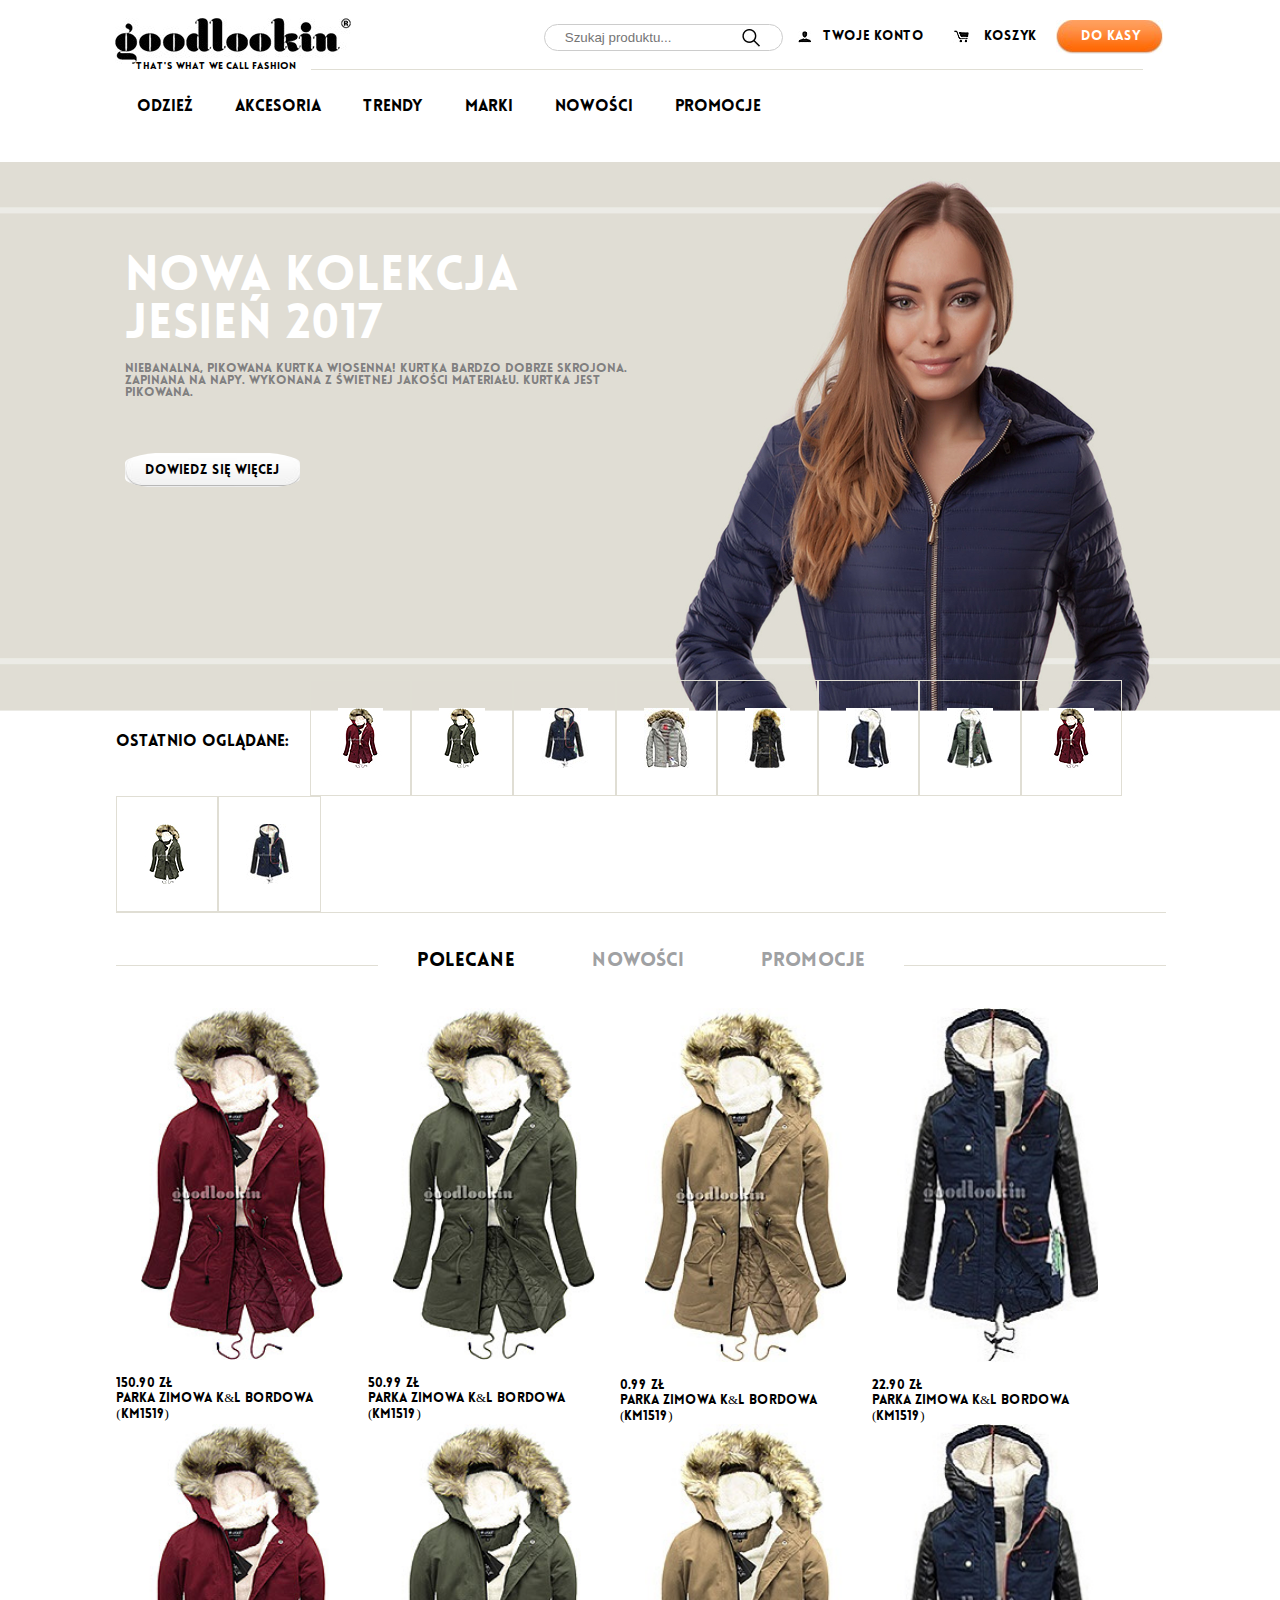
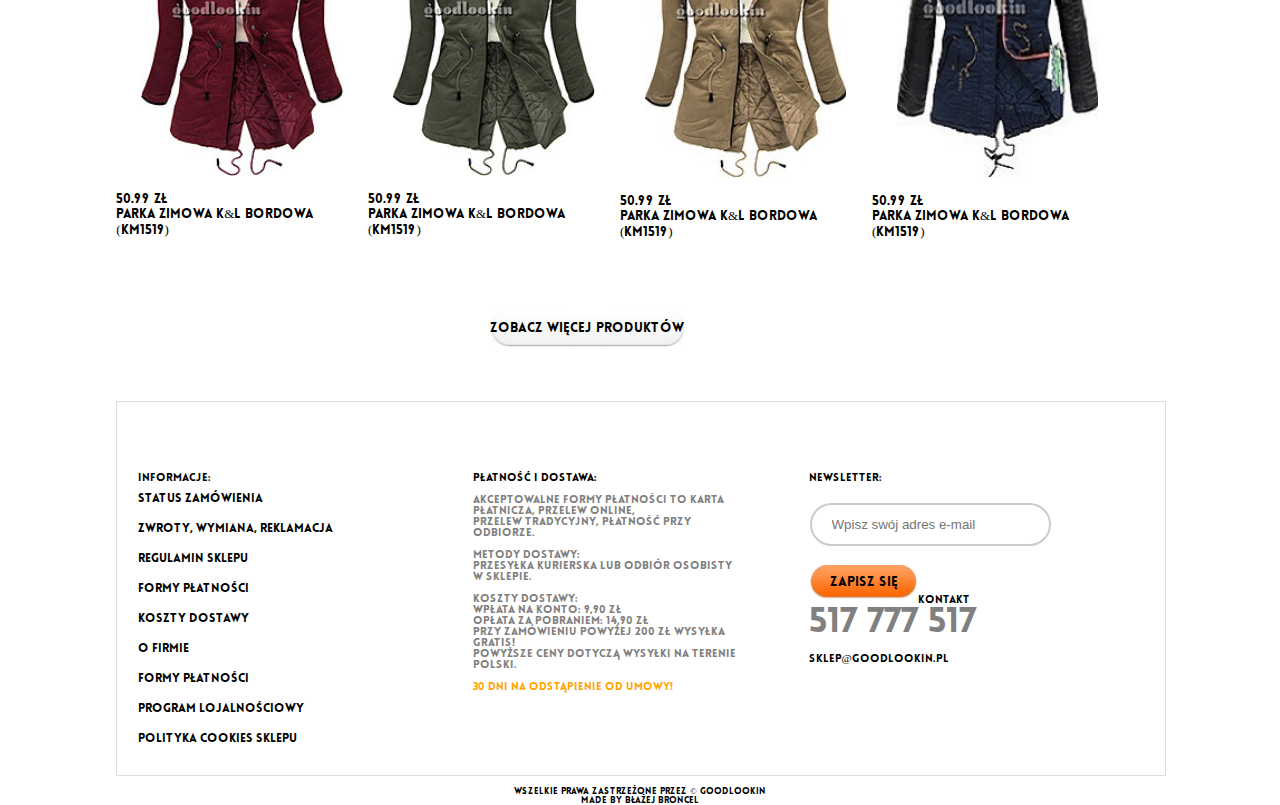
==== commit c8909f7e: "Add files via upload" ====
--- a/index.html
+++ b/index.html
@@ -11,7 +11,7 @@
     <div id=prettyGirl> </div>
     <div id='content'>
       <header>
-        <img src="img/logo.png" class="logo"/>
+        <a href="https://blabro.github.io/zada/"><img src="img/logo.png" class="logo"/> </a>
         <button type="buttoncashbox"> DO KASY </button>
         <button type="buttonstore" id="koszyk"> Koszyk </button>
         <button type="buttonaccount"> Twoje konto </button>
--- a/css/main.css
+++ b/css/main.css
@@ -113,6 +113,7 @@
   width: 60%;
 }
 #bigviews ul li a { display: block; }
+#bigviews li:hover { box-shadow: none}
 #bigviews li .great:hover { box-shadow: 0 8px 16px 0 rgba(0,0,0,0.2), 0 6px 20px 0 rgba(0,0,0,0.19); }
 footer {
   font-size: 11px;
@@ -232,7 +233,7 @@
     width: 100%;
   }
   li a .small {
-    padding: 3.2vh;
+    padding: 3vh;
     display: block;
     text-decoration: none;
   }
